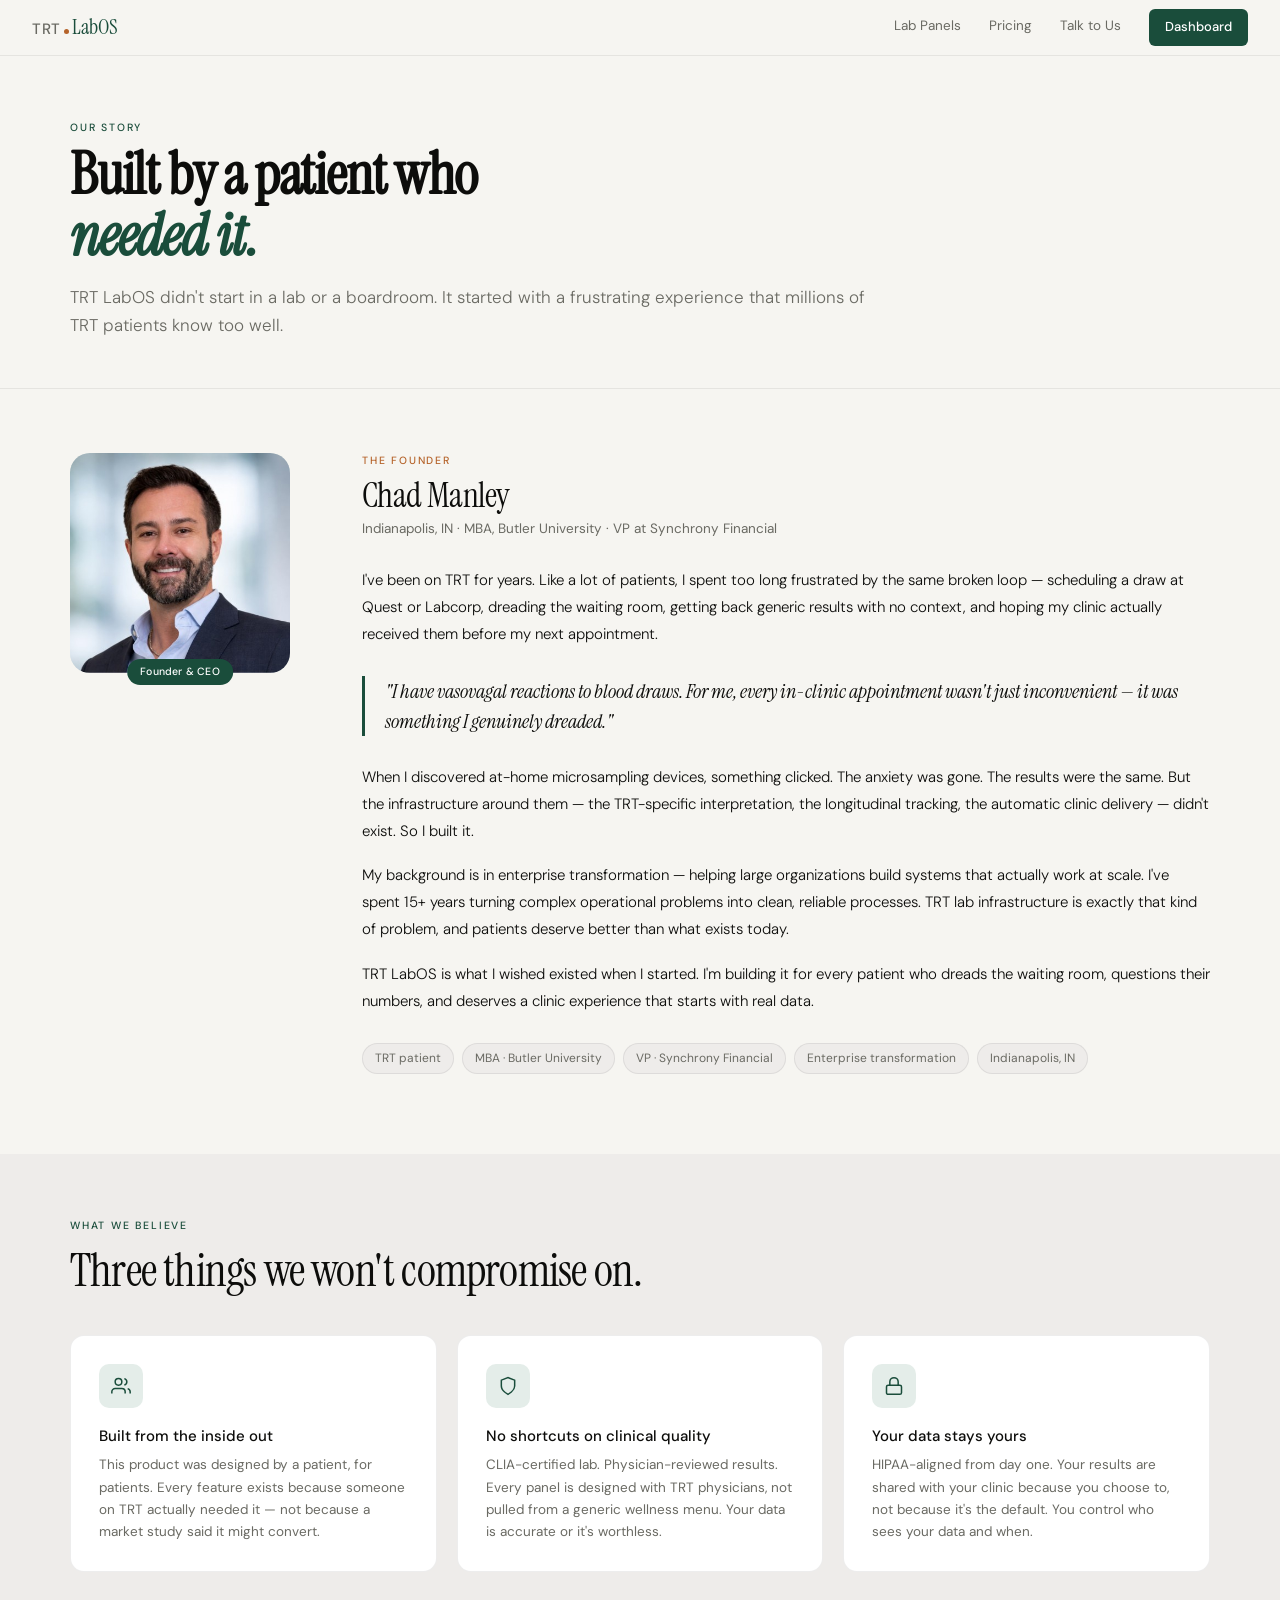
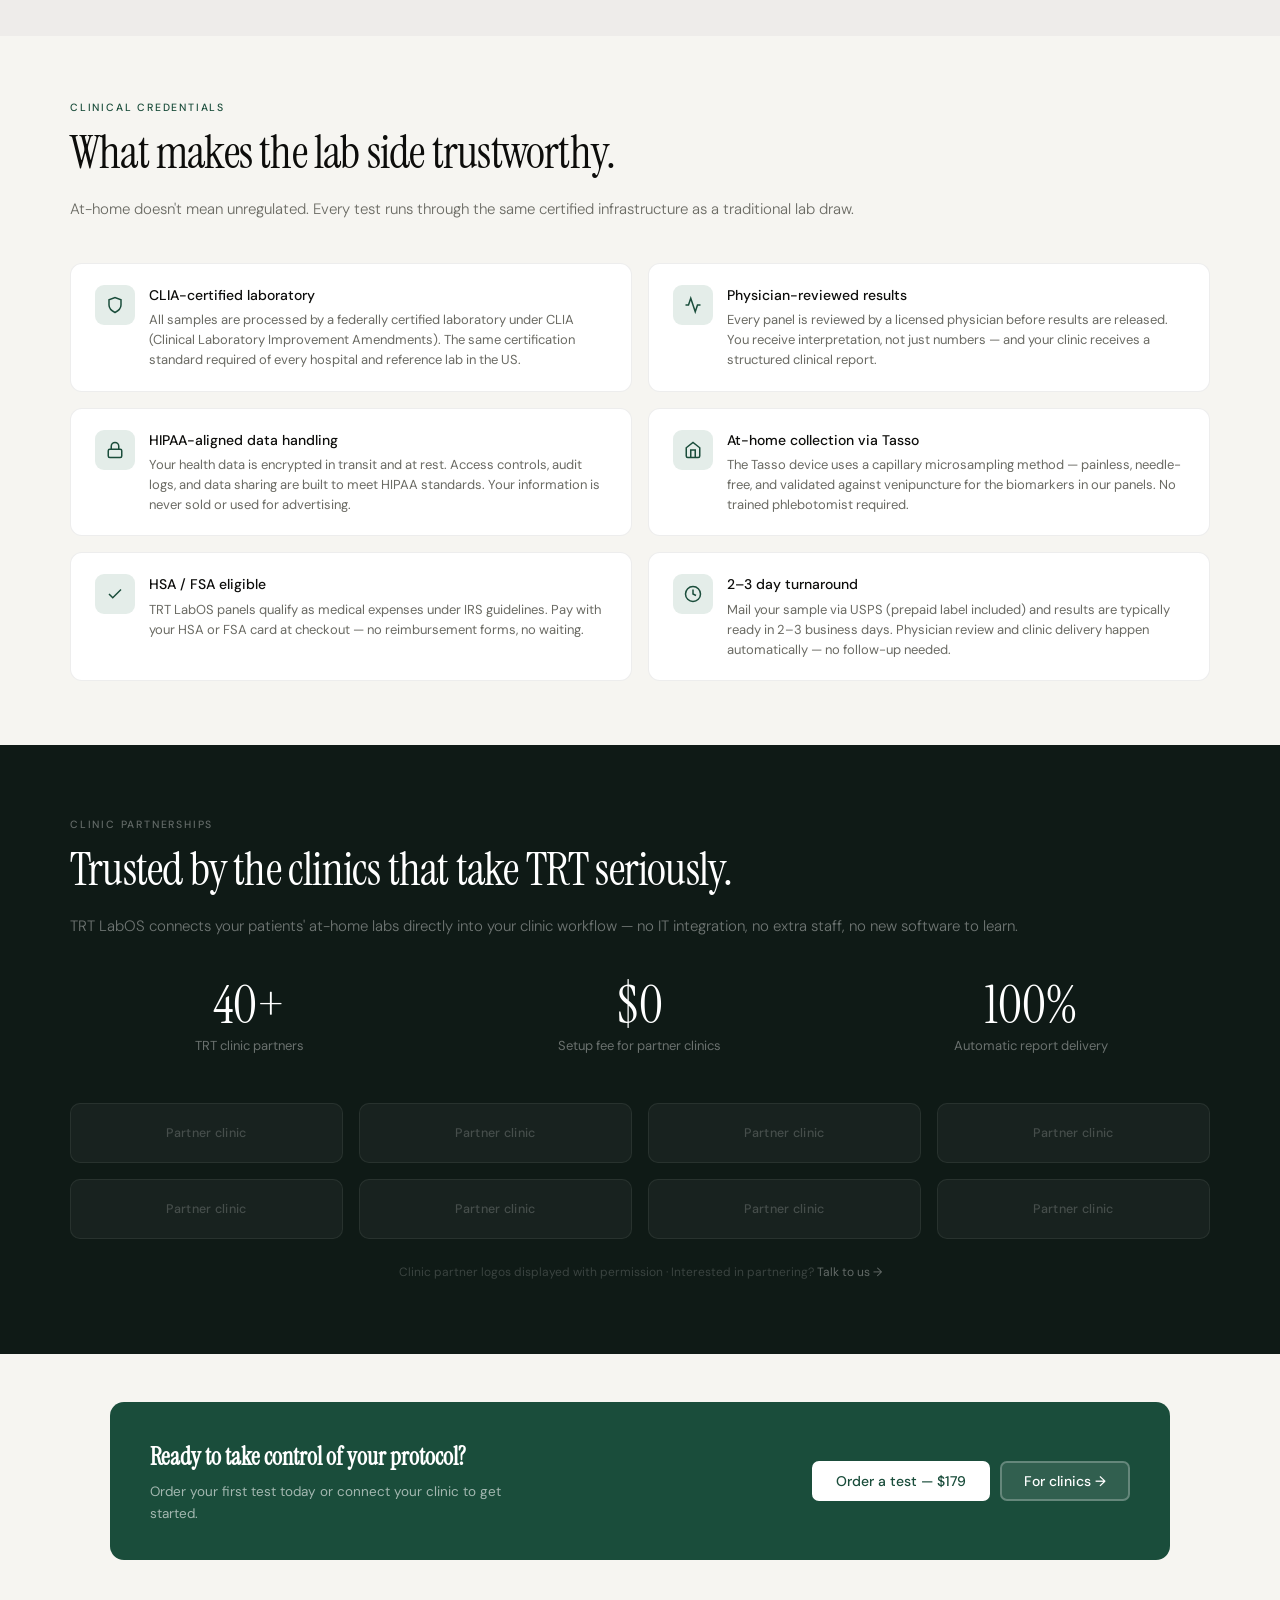
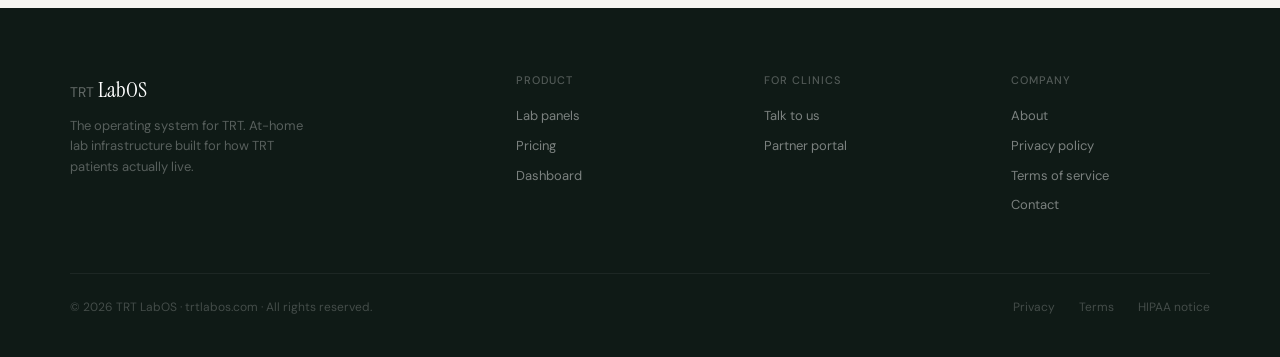
==== about.html @ 2c4fd8c1 "Match policy-wrap to 1140px layout width; bust CSS cache with ?v=2 Co-Authored-By: Claude Sonnet 4.6" ====
<!DOCTYPE html>
<html lang="en">
<head>
<meta charset="UTF-8">
<meta name="viewport" content="width=device-width, initial-scale=1.0">
<title>About — TRT LabOS</title>
<meta name="description" content="TRT LabOS was built by a TRT patient tired of the existing lab experience. Meet Chad Manley and learn about our mission, clinical credentials, and clinic partnerships.">
<link rel="stylesheet" href="styles.css?v=2">
<style>
/* ── FOUNDER ── */
.founder-section{padding:4rem 1.5rem 5rem;}
.founder-inner{max-width:1140px;margin:0 auto;display:grid;grid-template-columns:auto 1fr;gap:4.5rem;align-items:start;}
.founder-photo-wrap{position:relative;flex-shrink:0;}
.founder-photo{width:220px;height:220px;border-radius:20px;object-fit:cover;object-position:center top;display:block;background:#E4EDE9;}
.founder-photo-ph{width:220px;height:220px;border-radius:20px;background:#E4EDE9;display:flex;align-items:center;justify-content:center;}
.founder-badge{position:absolute;bottom:-12px;left:50%;transform:translateX(-50%);background:#1A4D3B;color:#ffffff;font-size:10.5px;font-weight:500;padding:5px 13px;border-radius:20px;white-space:nowrap;letter-spacing:0.2px;}
.founder-eyebrow{font-size:10.5px;font-weight:500;letter-spacing:1.8px;text-transform:uppercase;color:var(--warm);margin-bottom:0.5rem;}
.founder-name{font-family:'Instrument Serif',serif;font-size:34px;color:var(--ink);letter-spacing:-0.6px;line-height:1.05;margin-bottom:0.3rem;}
.founder-title{font-size:13.5px;color:var(--muted);margin-bottom:1.75rem;line-height:1.5;}
.founder-story{font-size:15px;color:var(--ink);line-height:1.8;font-weight:300;}
.founder-story p{margin-bottom:1.1rem;}
.founder-story p:last-child{margin-bottom:0;}
.founder-quote{border-left:3px solid #1A4D3B;padding-left:1.25rem;margin:1.75rem 0;font-family:'Instrument Serif',serif;font-size:20px;color:var(--ink);line-height:1.5;font-style:italic;}
.founder-creds{display:flex;flex-wrap:wrap;gap:8px;margin-top:1.75rem;}
.cred-pill{font-size:12px;padding:5px 12px;border-radius:20px;background:var(--surface);color:var(--muted);border:1px solid var(--border);}

/* ── MISSION CARDS ── */
.mission-section{background:var(--surface);padding:4rem 1.5rem;}
.mission-inner{max-width:1140px;margin:0 auto;}
.mission-grid{display:grid;grid-template-columns:repeat(3,1fr);gap:1.25rem;margin-top:2.5rem;}
.mission-card{background:#ffffff;border:1px solid var(--border);border-radius:14px;padding:1.75rem;}
.mission-icon{width:44px;height:44px;border-radius:10px;background:#E4EDE9;display:flex;align-items:center;justify-content:center;margin-bottom:1rem;}
.mission-card h3{font-size:15px;font-weight:500;color:var(--ink);margin-bottom:6px;}
.mission-card p{font-size:13.5px;color:var(--muted);line-height:1.65;}

/* ── TRUST / CREDENTIALS ── */
.trust-section{padding:4rem 1.5rem;}
.trust-inner{max-width:1140px;margin:0 auto;}
.trust-grid{display:grid;grid-template-columns:repeat(2,1fr);gap:1rem;margin-top:2.5rem;}
.trust-item{display:flex;align-items:flex-start;gap:14px;background:#ffffff;border:1px solid var(--border);border-radius:12px;padding:1.25rem 1.5rem;}
.trust-icon-box{width:40px;height:40px;border-radius:9px;background:#E4EDE9;display:flex;align-items:center;justify-content:center;flex-shrink:0;margin-top:1px;}
.trust-item h4{font-size:14px;font-weight:500;color:var(--ink);margin-bottom:4px;}
.trust-item p{font-size:13px;color:var(--muted);line-height:1.55;}

/* ── CLINIC PARTNERS ── */
.partners-section{background:#0F1A16;padding:4.5rem 1.5rem;}
.partners-inner{max-width:1140px;margin:0 auto;}
.partners-section .eyebrow{color:rgba(255,255,255,0.35);}
.partners-section .sec-title{color:#ffffff;}
.partners-section .sec-sub{color:rgba(255,255,255,0.4);}
.partners-stats{display:grid;grid-template-columns:repeat(3,1fr);gap:2rem;margin-bottom:3rem;}
.p-stat{text-align:center;}
.p-stat-num{font-family:'Instrument Serif',serif;font-size:52px;color:#ffffff;line-height:1;margin-bottom:5px;}
.p-stat-lbl{font-size:13px;color:rgba(255,255,255,0.38);line-height:1.4;}
.partner-logos{display:grid;grid-template-columns:repeat(4,1fr);gap:1rem;}
.partner-logo-ph{background:rgba(255,255,255,0.04);border:1px solid rgba(255,255,255,0.07);border-radius:10px;height:60px;display:flex;align-items:center;justify-content:center;padding:0 1rem;}
.partner-logo-ph span{font-size:12.5px;color:rgba(255,255,255,0.2);font-weight:500;letter-spacing:0.3px;text-align:center;line-height:1.3;}
.partner-note{font-size:12px;color:rgba(255,255,255,0.18);text-align:center;margin-top:1.5rem;}

/* ── RESPONSIVE ── */
@media(max-width:720px){
  .founder-inner{grid-template-columns:1fr;gap:2.5rem;}
  .founder-photo,.founder-photo-ph{width:160px;height:160px;}
  .founder-badge{font-size:10px;}
  .mission-grid{grid-template-columns:1fr;}
  .trust-grid{grid-template-columns:1fr;}
  .partners-stats{grid-template-columns:1fr;gap:1.5rem;text-align:center;}
  .partner-logos{grid-template-columns:repeat(2,1fr);}
}
</style>
</head>
<body>

<nav class="nav">
  <a href="/" class="nav-logo"><span class="nav-trt">TRT</span><div class="nav-dot"></div><span class="nav-labos">LabOS</span></a>
  <div class="nav-links">
    <a href="/panels.html">Lab Panels</a>
    <a href="/pricing.html">Pricing</a>
    <a href="/contact.html">Talk to Us</a>
    <a href="/dashboard.html" class="nav-cta">Dashboard</a>
  </div>
  <div class="hamburger" id="hamburger" onclick="toggleMenu()"><span></span><span></span><span></span></div>
</nav>
<div class="mobile-menu" id="mobile-menu">
  <a href="/panels.html">Lab Panels</a>
  <a href="/pricing.html">Pricing</a>
  <a href="/contact.html">Talk to Us</a>
  <a href="/about.html">About</a>
  <a href="/dashboard.html" class="mob-cta">My Dashboard</a>
</div>

<section class="page-hero">
  <div class="page-hero-inner">
    <div class="eyebrow">Our story</div>
    <h1>Built by a patient who<br><em>needed it.</em></h1>
    <p>TRT LabOS didn't start in a lab or a boardroom. It started with a frustrating experience that millions of TRT patients know too well.</p>
  </div>
</section>

<!-- Founder -->
<section class="founder-section">
  <div class="founder-inner">
    <div class="founder-photo-wrap">
      <img
        src="img/chad-manley.jpg"
        alt="Chad Manley, Founder of TRT LabOS"
        class="founder-photo"
        onerror="this.style.display='none';this.nextElementSibling.style.display='flex';">
      <div class="founder-photo-ph" style="display:none;">
        <svg width="48" height="48" viewBox="0 0 24 24" fill="none" stroke="#1A4D3B" stroke-width="1.5"><path d="M20 21v-2a4 4 0 00-4-4H8a4 4 0 00-4 4v2"/><circle cx="12" cy="7" r="4"/></svg>
      </div>
      <div class="founder-badge">Founder &amp; CEO</div>
    </div>

    <div>
      <div class="founder-eyebrow">The founder</div>
      <div class="founder-name">Chad Manley</div>
      <div class="founder-title">Indianapolis, IN · MBA, Butler University · VP at Synchrony Financial</div>

      <div class="founder-story">
        <p>I've been on TRT for years. Like a lot of patients, I spent too long frustrated by the same broken loop — scheduling a draw at Quest or Labcorp, dreading the waiting room, getting back generic results with no context, and hoping my clinic actually received them before my next appointment.</p>

        <div class="founder-quote">"I have vasovagal reactions to blood draws. For me, every in-clinic appointment wasn't just inconvenient — it was something I genuinely dreaded."</div>

        <p>When I discovered at-home microsampling devices, something clicked. The anxiety was gone. The results were the same. But the infrastructure around them — the TRT-specific interpretation, the longitudinal tracking, the automatic clinic delivery — didn't exist. So I built it.</p>

        <p>My background is in enterprise transformation — helping large organizations build systems that actually work at scale. I've spent 15+ years turning complex operational problems into clean, reliable processes. TRT lab infrastructure is exactly that kind of problem, and patients deserve better than what exists today.</p>

        <p>TRT LabOS is what I wished existed when I started. I'm building it for every patient who dreads the waiting room, questions their numbers, and deserves a clinic experience that starts with real data.</p>
      </div>

      <div class="founder-creds">
        <span class="cred-pill">TRT patient</span>
        <span class="cred-pill">MBA · Butler University</span>
        <span class="cred-pill">VP · Synchrony Financial</span>
        <span class="cred-pill">Enterprise transformation</span>
        <span class="cred-pill">Indianapolis, IN</span>
      </div>
    </div>
  </div>
</section>

<!-- Mission -->
<section class="mission-section">
  <div class="mission-inner">
    <div class="eyebrow">What we believe</div>
    <div class="sec-title">Three things we won't compromise on.</div>
    <div class="mission-grid">
      <div class="mission-card">
        <div class="mission-icon">
          <svg width="20" height="20" viewBox="0 0 24 24" fill="none" stroke="#1A4D3B" stroke-width="1.8"><path d="M17 21v-2a4 4 0 00-4-4H5a4 4 0 00-4 4v2"/><circle cx="9" cy="7" r="4"/><path d="M23 21v-2a4 4 0 00-3-3.87"/><path d="M16 3.13a4 4 0 010 7.75"/></svg>
        </div>
        <h3>Built from the inside out</h3>
        <p>This product was designed by a patient, for patients. Every feature exists because someone on TRT actually needed it — not because a market study said it might convert.</p>
      </div>
      <div class="mission-card">
        <div class="mission-icon">
          <svg width="20" height="20" viewBox="0 0 24 24" fill="none" stroke="#1A4D3B" stroke-width="1.8"><path d="M12 22s8-4 8-10V5l-8-3-8 3v7c0 6 8 10 8 10z"/></svg>
        </div>
        <h3>No shortcuts on clinical quality</h3>
        <p>CLIA-certified lab. Physician-reviewed results. Every panel is designed with TRT physicians, not pulled from a generic wellness menu. Your data is accurate or it's worthless.</p>
      </div>
      <div class="mission-card">
        <div class="mission-icon">
          <svg width="20" height="20" viewBox="0 0 24 24" fill="none" stroke="#1A4D3B" stroke-width="1.8"><rect x="3" y="11" width="18" height="11" rx="2"/><path d="M7 11V7a5 5 0 0110 0v4"/></svg>
        </div>
        <h3>Your data stays yours</h3>
        <p>HIPAA-aligned from day one. Your results are shared with your clinic because you choose to, not because it's the default. You control who sees your data and when.</p>
      </div>
    </div>
  </div>
</section>

<!-- Clinical credentials -->
<section class="trust-section">
  <div class="trust-inner">
    <div class="eyebrow">Clinical credentials</div>
    <div class="sec-title">What makes the lab side trustworthy.</div>
    <div class="sec-sub">At-home doesn't mean unregulated. Every test runs through the same certified infrastructure as a traditional lab draw.</div>
    <div class="trust-grid">
      <div class="trust-item">
        <div class="trust-icon-box">
          <svg width="18" height="18" viewBox="0 0 24 24" fill="none" stroke="#1A4D3B" stroke-width="2"><path d="M12 22s8-4 8-10V5l-8-3-8 3v7c0 6 8 10 8 10z"/></svg>
        </div>
        <div>
          <h4>CLIA-certified laboratory</h4>
          <p>All samples are processed by a federally certified laboratory under CLIA (Clinical Laboratory Improvement Amendments). The same certification standard required of every hospital and reference lab in the US.</p>
        </div>
      </div>
      <div class="trust-item">
        <div class="trust-icon-box">
          <svg width="18" height="18" viewBox="0 0 24 24" fill="none" stroke="#1A4D3B" stroke-width="2"><path d="M22 12h-4l-3 9L9 3l-3 9H2"/></svg>
        </div>
        <div>
          <h4>Physician-reviewed results</h4>
          <p>Every panel is reviewed by a licensed physician before results are released. You receive interpretation, not just numbers — and your clinic receives a structured clinical report.</p>
        </div>
      </div>
      <div class="trust-item">
        <div class="trust-icon-box">
          <svg width="18" height="18" viewBox="0 0 24 24" fill="none" stroke="#1A4D3B" stroke-width="2"><rect x="3" y="11" width="18" height="11" rx="2"/><path d="M7 11V7a5 5 0 0110 0v4"/></svg>
        </div>
        <div>
          <h4>HIPAA-aligned data handling</h4>
          <p>Your health data is encrypted in transit and at rest. Access controls, audit logs, and data sharing are built to meet HIPAA standards. Your information is never sold or used for advertising.</p>
        </div>
      </div>
      <div class="trust-item">
        <div class="trust-icon-box">
          <svg width="18" height="18" viewBox="0 0 24 24" fill="none" stroke="#1A4D3B" stroke-width="2"><path d="M3 9l9-7 9 7v11a2 2 0 01-2 2H5a2 2 0 01-2-2z"/><polyline points="9 22 9 12 15 12 15 22"/></svg>
        </div>
        <div>
          <h4>At-home collection via Tasso</h4>
          <p>The Tasso device uses a capillary microsampling method — painless, needle-free, and validated against venipuncture for the biomarkers in our panels. No trained phlebotomist required.</p>
        </div>
      </div>
      <div class="trust-item">
        <div class="trust-icon-box">
          <svg width="18" height="18" viewBox="0 0 24 24" fill="none" stroke="#1A4D3B" stroke-width="2"><polyline points="20 6 9 17 4 12"/></svg>
        </div>
        <div>
          <h4>HSA / FSA eligible</h4>
          <p>TRT LabOS panels qualify as medical expenses under IRS guidelines. Pay with your HSA or FSA card at checkout — no reimbursement forms, no waiting.</p>
        </div>
      </div>
      <div class="trust-item">
        <div class="trust-icon-box">
          <svg width="18" height="18" viewBox="0 0 24 24" fill="none" stroke="#1A4D3B" stroke-width="2"><circle cx="12" cy="12" r="10"/><polyline points="12 6 12 12 16 14"/></svg>
        </div>
        <div>
          <h4>2–3 day turnaround</h4>
          <p>Mail your sample via USPS (prepaid label included) and results are typically ready in 2–3 business days. Physician review and clinic delivery happen automatically — no follow-up needed.</p>
        </div>
      </div>
    </div>
  </div>
</section>

<!-- Clinic partners -->
<section class="partners-section">
  <div class="partners-inner">
    <div class="eyebrow">Clinic partnerships</div>
    <div class="sec-title">Trusted by the clinics that take TRT seriously.</div>
    <div class="sec-sub">TRT LabOS connects your patients' at-home labs directly into your clinic workflow — no IT integration, no extra staff, no new software to learn.</div>
    <div class="partners-stats">
      <div class="p-stat"><div class="p-stat-num">40+</div><div class="p-stat-lbl">TRT clinic partners</div></div>
      <div class="p-stat"><div class="p-stat-num">$0</div><div class="p-stat-lbl">Setup fee for partner clinics</div></div>
      <div class="p-stat"><div class="p-stat-num">100%</div><div class="p-stat-lbl">Automatic report delivery</div></div>
    </div>
    <div class="partner-logos">
      <div class="partner-logo-ph"><span>Partner clinic</span></div>
      <div class="partner-logo-ph"><span>Partner clinic</span></div>
      <div class="partner-logo-ph"><span>Partner clinic</span></div>
      <div class="partner-logo-ph"><span>Partner clinic</span></div>
      <div class="partner-logo-ph"><span>Partner clinic</span></div>
      <div class="partner-logo-ph"><span>Partner clinic</span></div>
      <div class="partner-logo-ph"><span>Partner clinic</span></div>
      <div class="partner-logo-ph"><span>Partner clinic</span></div>
    </div>
    <p class="partner-note">Clinic partner logos displayed with permission · Interested in partnering? <a href="/contact.html" style="color:rgba(255,255,255,0.35);text-decoration:none;">Talk to us →</a></p>
  </div>
</section>

<!-- CTA -->
<section class="wrap">
  <div class="cta-strip">
    <div>
      <h3>Ready to take control of your protocol?</h3>
      <p>Order your first test today or connect your clinic to get started.</p>
    </div>
    <div style="display:flex;gap:10px;flex-wrap:wrap;flex-shrink:0;">
      <a href="/signup.html?plan=onetime" class="btn-white">Order a test — $179</a>
      <a href="/contact.html" style="display:inline-block;background:rgba(255,255,255,0.1);color:#ffffff;border:2px solid rgba(255,255,255,0.25);padding:11px 22px;border-radius:7px;font-size:14px;font-weight:500;font-family:'DM Sans',sans-serif;text-decoration:none;line-height:1;transition:background 0.15s;">For clinics →</a>
    </div>
  </div>
</section>

<footer>
  <div class="footer-inner">
    <div class="footer-top">
      <div><div class="footer-logo"><span>TRT</span>LabOS</div><p class="footer-tagline">The operating system for TRT. At-home lab infrastructure built for how TRT patients actually live.</p></div>
      <div class="footer-col"><h4>Product</h4><a href="/panels.html">Lab panels</a><a href="/pricing.html">Pricing</a><a href="/dashboard.html">Dashboard</a></div>
      <div class="footer-col"><h4>For clinics</h4><a href="/contact.html">Talk to us</a><a href="#">Partner portal</a></div>
      <div class="footer-col"><h4>Company</h4><a href="/about.html">About</a><a href="/privacy.html">Privacy policy</a><a href="/terms.html">Terms of service</a><a href="mailto:support@trtlabos.com">Contact</a></div>
    </div>
    <div class="footer-bottom">
      <p>© 2026 TRT LabOS · trtlabos.com · All rights reserved.</p>
      <div class="footer-legal"><a href="/privacy.html">Privacy</a><a href="/terms.html">Terms</a><a href="/privacy.html#hipaa">HIPAA notice</a></div>
    </div>
  </div>
</footer>

<script>
function toggleMenu(){
  var h=document.getElementById('hamburger'),m=document.getElementById('mobile-menu');
  h.classList.toggle('open'); m.classList.toggle('open');
}
</script>
</body>
</html>
---- styles.css ----
@import url('https://fonts.googleapis.com/css2?family=Instrument+Serif:ital@0;1&family=DM+Sans:wght@300;400;500&display=swap');

*{margin:0;padding:0;box-sizing:border-box;}
:root{
  --ink:#0D0D0B;--muted:#6A6A63;--subtle:#B0B0A8;
  --border:rgba(0,0,0,0.07);--border-mid:rgba(0,0,0,0.14);
  --accent:#1A4D3B;--accent-light:#E4EDE9;--accent-mid:#255C47;
  --warm:#B5632A;--warm-light:#F7EDE3;
  --bg:#F6F5F1;--card:#FFFFFF;--surface:#EEECEA;
  --dark:#0F1A16;--dark-border:rgba(255,255,255,0.07);
  --success-bg:#E8F5E9;--success-text:#1B5E20;
  --warn-bg:#FFF3E0;--warn-text:#B34A00;
}
html{scroll-behavior:smooth;}
body{font-family:'DM Sans',sans-serif;background:var(--bg);color:var(--ink);line-height:1.6;overflow-x:hidden;}

/* ── NAV ── */
.nav{background:rgba(246,245,241,0.95);backdrop-filter:blur(12px);border-bottom:1px solid var(--border);padding:0 2rem;height:56px;display:flex;align-items:center;justify-content:space-between;position:sticky;top:0;z-index:200;}
.nav-logo{display:flex;align-items:baseline;gap:2px;text-decoration:none;}
.nav-trt{font-family:'DM Sans',sans-serif;font-weight:500;font-size:15px;color:var(--muted);letter-spacing:0.5px;}
.nav-labos{font-family:'Instrument Serif',serif;font-size:21px;color:var(--accent);}
.nav-dot{width:5px;height:5px;border-radius:50%;background:var(--warm);margin:0 1px 3px;}
.nav-links{display:flex;align-items:center;gap:1.75rem;}
.nav-links a{font-size:13.5px;color:var(--muted);text-decoration:none;transition:color 0.15s;padding-bottom:2px;border-bottom:1.5px solid transparent;}
.nav-links a:hover{color:var(--ink);}
.nav-links a.active{color:var(--ink);border-bottom-color:var(--accent);}
.nav-cta{background:#1A4D3B!important;color:#ffffff!important;padding:8px 16px!important;border-radius:6px!important;border-bottom:none!important;font-weight:500!important;font-size:13px!important;}
.nav-cta:hover{background:#255C47!important;}
.hamburger{display:none;flex-direction:column;gap:5px;cursor:pointer;padding:4px;}
.hamburger span{display:block;width:22px;height:2px;background:var(--ink);border-radius:2px;transition:all 0.2s;}
.hamburger.open span:nth-child(1){transform:translateY(7px) rotate(45deg);}
.hamburger.open span:nth-child(2){opacity:0;}
.hamburger.open span:nth-child(3){transform:translateY(-7px) rotate(-45deg);}
.mobile-menu{display:none;background:var(--card);border-bottom:1px solid var(--border);padding:0.75rem 1.5rem 1.25rem;}
.mobile-menu.open{display:block;}
.mobile-menu a{display:block;padding:12px 0;font-size:15px;color:var(--ink);text-decoration:none;border-bottom:1px solid var(--border);}
.mobile-menu a:last-of-type{border-bottom:none;}
.mob-cta{display:block;margin-top:12px;background:#1A4D3B;color:#ffffff;padding:13px;border-radius:8px;text-align:center;font-weight:500;font-size:15px;border:none;cursor:pointer;font-family:'DM Sans',sans-serif;width:100%;text-decoration:none;}

/* ── BUTTONS ── */
.btn-primary{display:inline-block;background:#1A4D3B;color:#ffffff;border:2px solid #1A4D3B;padding:13px 28px;border-radius:8px;font-size:15px;font-weight:500;font-family:'DM Sans',sans-serif;cursor:pointer;text-decoration:none;transition:background 0.15s;line-height:1;text-align:center;}
.btn-primary:hover{background:#255C47;border-color:#255C47;}
.btn-secondary{display:inline-block;background:#ffffff;color:#0D0D0B;border:2px solid rgba(0,0,0,0.16);padding:13px 24px;border-radius:8px;font-size:15px;font-family:'DM Sans',sans-serif;cursor:pointer;text-decoration:none;transition:background 0.15s;line-height:1;text-align:center;}
.btn-secondary:hover{background:#EEECEA;}
.btn-white{display:inline-block;background:#ffffff;color:#1A4D3B;border:2px solid #ffffff;padding:11px 22px;border-radius:7px;font-size:14px;font-weight:500;font-family:'DM Sans',sans-serif;cursor:pointer;text-decoration:none;transition:opacity 0.15s;line-height:1;}
.btn-white:hover{opacity:0.88;}
.btn-full{display:block;width:100%;background:#1A4D3B;color:#ffffff;border:2px solid #1A4D3B;padding:14px;border-radius:9px;font-size:15px;font-weight:500;font-family:'DM Sans',sans-serif;cursor:pointer;text-align:center;transition:background 0.15s;line-height:1;}
.btn-full:hover{background:#255C47;}
.btn-full-g{display:block;width:100%;background:#ffffff;color:#0D0D0B;border:2px solid rgba(0,0,0,0.16);padding:13px;border-radius:9px;font-size:15px;font-family:'DM Sans',sans-serif;cursor:pointer;font-weight:400;text-align:center;transition:background 0.15s;margin-top:10px;line-height:1;}
.btn-full-g:hover{background:#EEECEA;}
.btn-plan{width:100%;padding:13px;border-radius:8px;font-size:14px;font-family:'DM Sans',sans-serif;cursor:pointer;font-weight:500;border:2px solid rgba(0,0,0,0.16);background:#ffffff;color:#0D0D0B;transition:all 0.15s;display:block;text-align:center;text-decoration:none;line-height:1;}
.btn-plan:hover{background:#EEECEA;}
.plan.featured .btn-plan{background:#1A4D3B;border-color:#1A4D3B;color:#ffffff;}
.plan.featured .btn-plan:hover{background:#255C47;}
.btn-outline-sm{border:2px solid rgba(0,0,0,0.16);background:#ffffff;color:#0D0D0B;padding:9px 18px;border-radius:7px;font-size:13.5px;font-family:'DM Sans',sans-serif;font-weight:500;cursor:pointer;display:inline-block;margin-top:10px;line-height:1;text-decoration:none;transition:background 0.15s;}
.btn-outline-sm:hover{background:#EEECEA;}
.btn-dash{width:100%;padding:9px;border-radius:7px;font-size:13px;font-family:'DM Sans',sans-serif;cursor:pointer;font-weight:500;border:2px solid rgba(0,0,0,0.16);background:#ffffff;color:#0D0D0B;transition:background 0.15s;}
.btn-dash:hover{background:#EEECEA;}
.ai-btn{font-size:12px;padding:6px 12px;border-radius:6px;border:1px solid rgba(26,77,59,0.25);background:#E4EDE9;color:#1A4D3B;cursor:pointer;font-family:'DM Sans',sans-serif;font-weight:500;transition:background 0.15s;}
.ai-btn:hover{background:#c8ddd6;}

/* ── LAYOUT ── */
.wrap{max-width:1140px;margin:0 auto;padding:3rem 2.5rem;}
.eyebrow{font-size:10.5px;font-weight:500;letter-spacing:1.8px;text-transform:uppercase;color:#1A4D3B;margin-bottom:0.6rem;}
.sec-title{font-family:'Instrument Serif',serif;font-size:clamp(28px,4vw,46px);color:var(--ink);letter-spacing:-0.8px;line-height:1.1;margin-bottom:1.25rem;}
.sec-sub{font-size:15px;color:var(--muted);line-height:1.7;margin-bottom:2.5rem;font-weight:300;}
.divider{border:none;border-top:1px solid var(--border);margin:1.5rem 0;}
.page-hero{padding:4rem 2.5rem 3rem;background:var(--bg);border-bottom:1px solid var(--border);}
.page-hero-inner{max-width:1140px;margin:0 auto;}
.page-hero .eyebrow{margin-bottom:0.5rem;}
.page-hero h1{font-family:'Instrument Serif',serif;font-size:clamp(36px,5vw,58px);color:var(--ink);letter-spacing:-1.2px;line-height:1.05;margin-bottom:1rem;}
.page-hero h1 em{font-style:italic;color:#1A4D3B;}
.page-hero p{font-size:17px;color:var(--muted);max-width:820px;line-height:1.7;font-weight:300;}

/* ── SHARED COMPONENTS ── */
.diff-grid{display:grid;grid-template-columns:repeat(4,1fr);gap:1rem;}
.diff-card{background:#ffffff;border:1px solid var(--border);border-radius:12px;padding:1.25rem;}
.diff-icon{width:36px;height:36px;border-radius:8px;background:#E4EDE9;display:flex;align-items:center;justify-content:center;margin-bottom:0.75rem;}
.diff-card h4{font-size:13px;font-weight:500;color:var(--ink);margin-bottom:4px;}
.diff-card p{font-size:12px;color:var(--muted);line-height:1.5;}
.cta-strip{background:#1A4D3B;border-radius:14px;padding:2.25rem 2.5rem;display:flex;justify-content:space-between;align-items:center;gap:1.5rem;}
.cta-strip h3{font-family:'Instrument Serif',serif;font-size:24px;color:#ffffff;margin-bottom:0.3rem;}
.cta-strip p{font-size:13.5px;color:rgba(255,255,255,0.6);max-width:360px;}

/* ── FOOTER ── */
footer{background:#0F1A16;padding:4rem 2.5rem 2.5rem;}
.footer-inner{max-width:1140px;margin:0 auto;}
.footer-top{display:grid;grid-template-columns:2fr 1fr 1fr 1fr;gap:3rem;margin-bottom:3rem;}
.footer-logo{font-family:'Instrument Serif',serif;font-size:22px;color:#ffffff;margin-bottom:0.5rem;}
.footer-logo span{color:rgba(255,255,255,0.35);font-family:'DM Sans',sans-serif;font-size:14px;font-weight:400;margin-right:4px;}
.footer-tagline{font-size:13px;color:rgba(255,255,255,0.3);line-height:1.6;max-width:240px;margin-top:0.5rem;}
.footer-col h4{font-size:11px;font-weight:500;text-transform:uppercase;letter-spacing:1px;color:rgba(255,255,255,0.28);margin-bottom:1rem;}
.footer-col a{display:block;font-size:13px;color:rgba(255,255,255,0.45);text-decoration:none;margin-bottom:9px;transition:color 0.15s;}
.footer-col a:hover{color:rgba(255,255,255,0.85);}
.footer-bottom{border-top:1px solid rgba(255,255,255,0.06);padding-top:1.5rem;display:flex;justify-content:space-between;align-items:center;flex-wrap:wrap;gap:1rem;}
.footer-bottom p{font-size:12px;color:rgba(255,255,255,0.22);}
.footer-legal{display:flex;gap:1.5rem;}
.footer-legal a{font-size:12px;color:rgba(255,255,255,0.22);text-decoration:none;transition:color 0.15s;}
.footer-legal a:hover{color:rgba(255,255,255,0.6);}

/* ── RESPONSIVE ── */
@media(max-width:640px){
  .nav-links{display:none;}
  .hamburger{display:flex;}
  .diff-grid{grid-template-columns:1fr 1fr;}
  .footer-top{grid-template-columns:1fr 1fr;gap:2rem;}
  .cta-strip{flex-direction:column;text-align:center;}
  .wrap{padding:2.5rem 1.5rem;}
  .page-hero{padding:2.5rem 1.5rem 2rem;}
  footer{padding:3rem 1.5rem 2rem;}
}
@media(max-width:420px){
  .footer-top{grid-template-columns:1fr;}
}
</style>
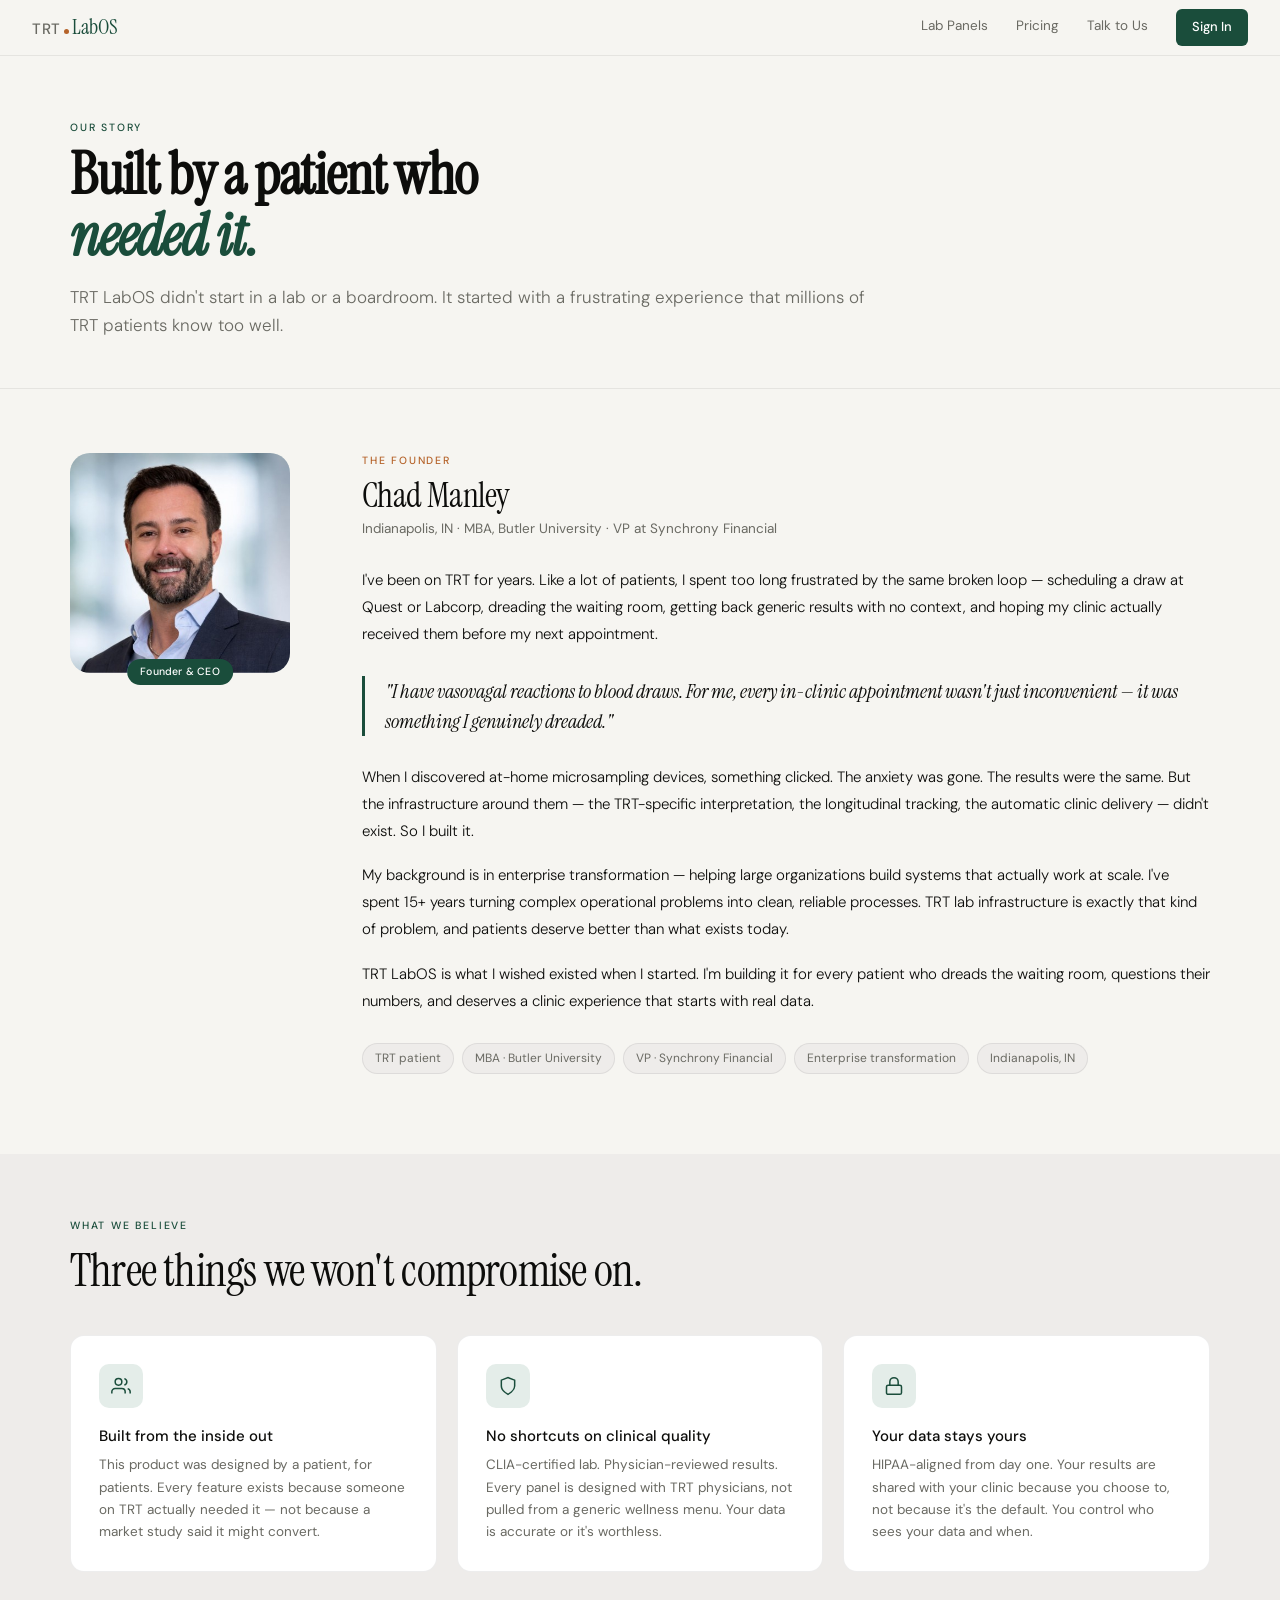
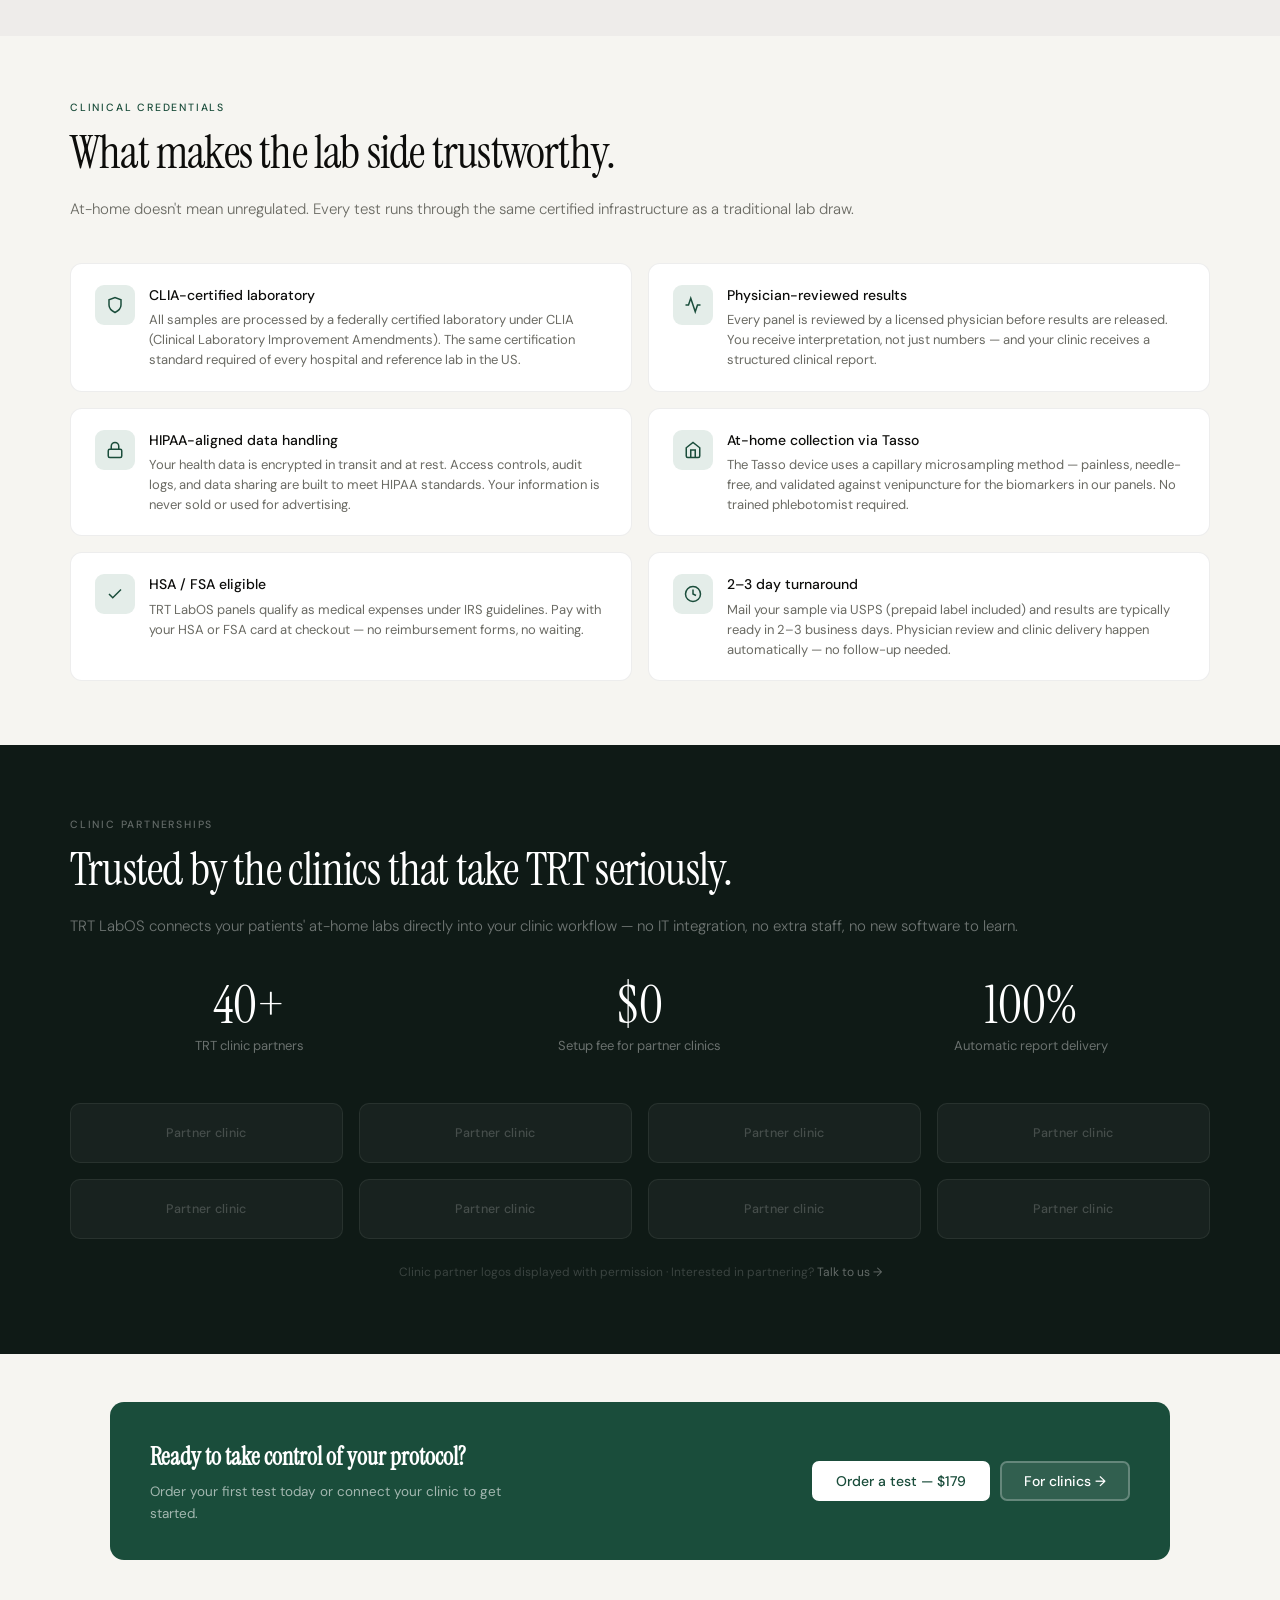
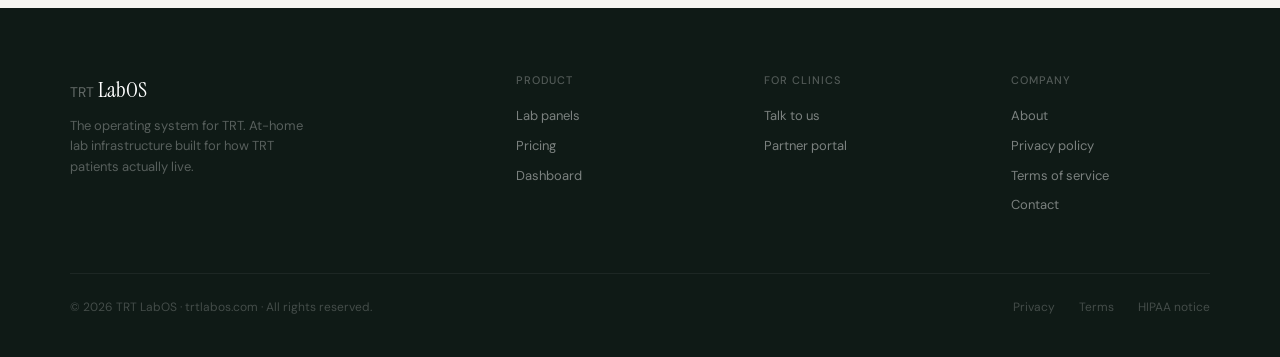
==== commit 6f508ea6: "Home page audit: fix nav CTA to Sign In, correct biomarker pills, update stats, fix hero CTA Co-Auth" ====
--- a/about.html
+++ b/about.html
@@ -77,7 +77,7 @@
     <a href="/panels.html">Lab Panels</a>
     <a href="/pricing.html">Pricing</a>
     <a href="/contact.html">Talk to Us</a>
-    <a href="/dashboard.html" class="nav-cta">Dashboard</a>
+    <a href="/signup.html" class="nav-cta">Sign In</a>
   </div>
   <div class="hamburger" id="hamburger" onclick="toggleMenu()"><span></span><span></span><span></span></div>
 </nav>
@@ -86,7 +86,7 @@
   <a href="/pricing.html">Pricing</a>
   <a href="/contact.html">Talk to Us</a>
   <a href="/about.html">About</a>
-  <a href="/dashboard.html" class="mob-cta">My Dashboard</a>
+  <a href="/signup.html" class="mob-cta">Sign In</a>
 </div>
 
 <section class="page-hero">
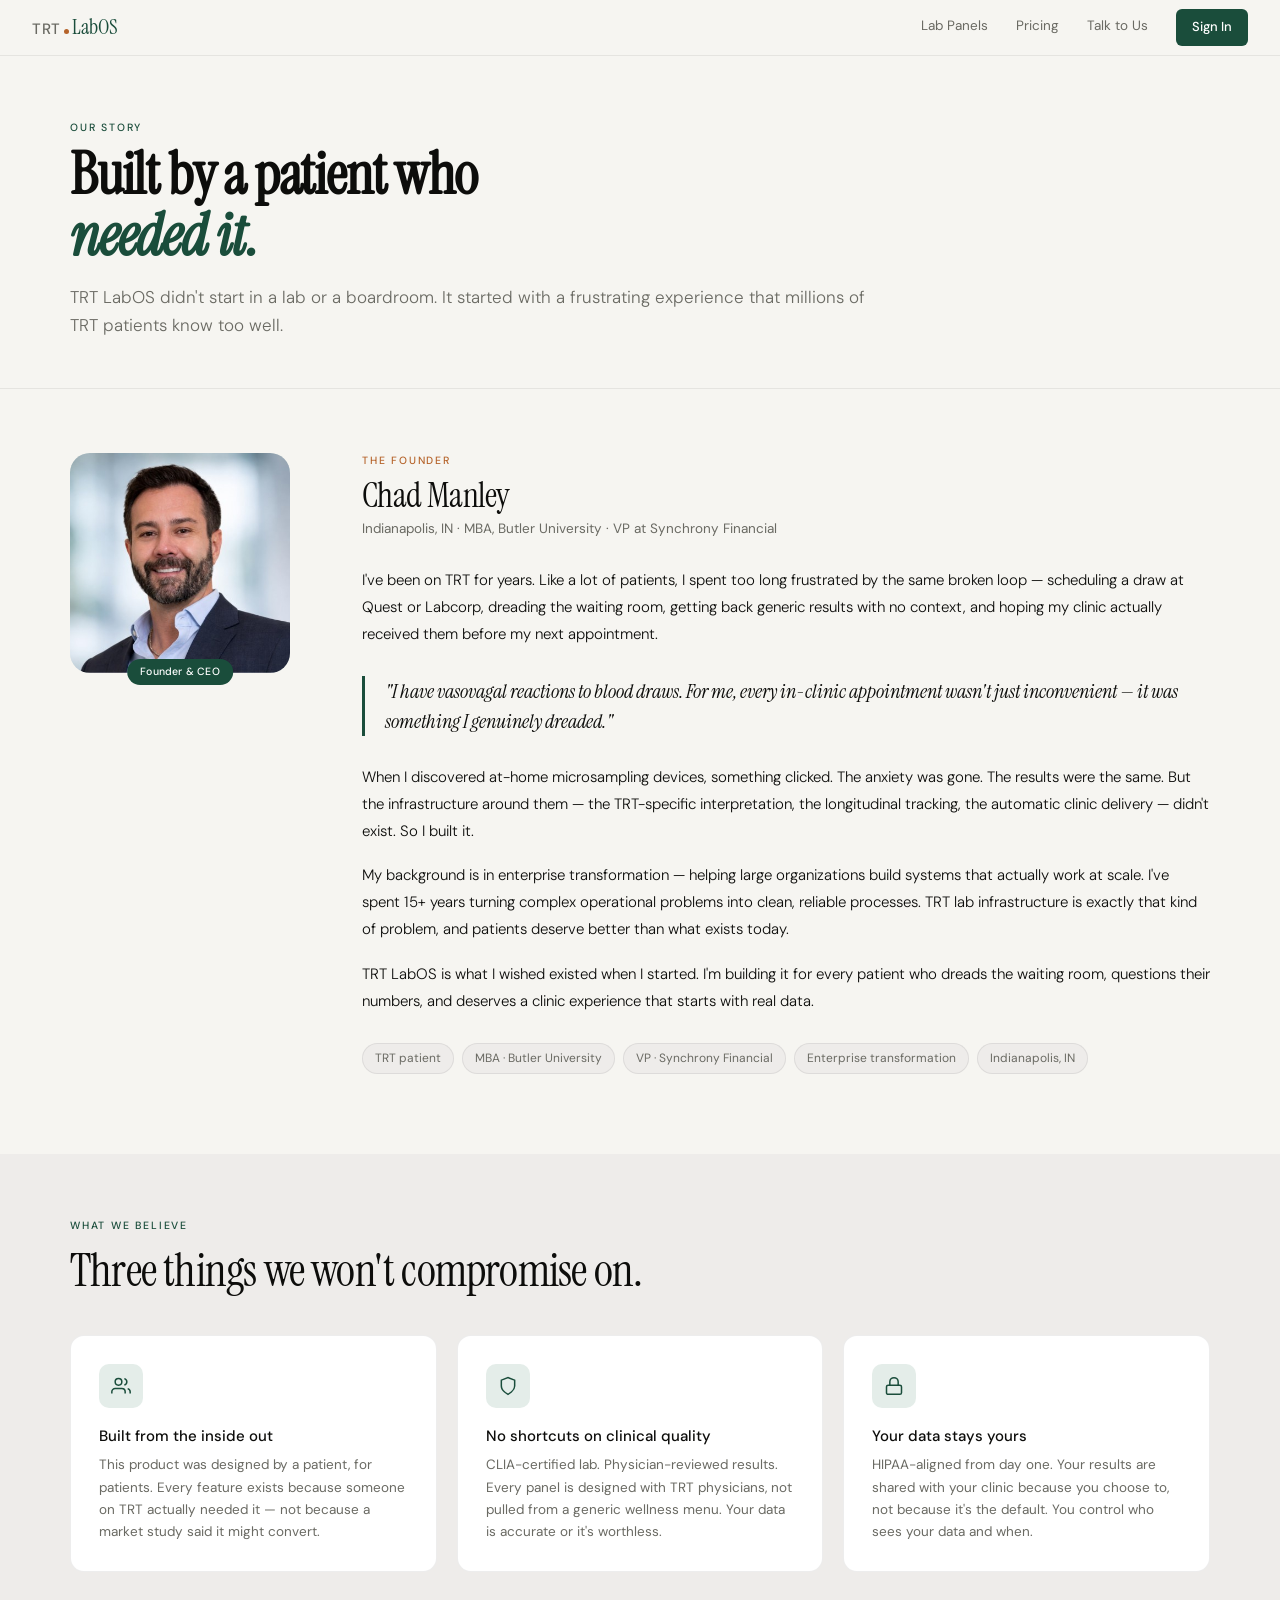
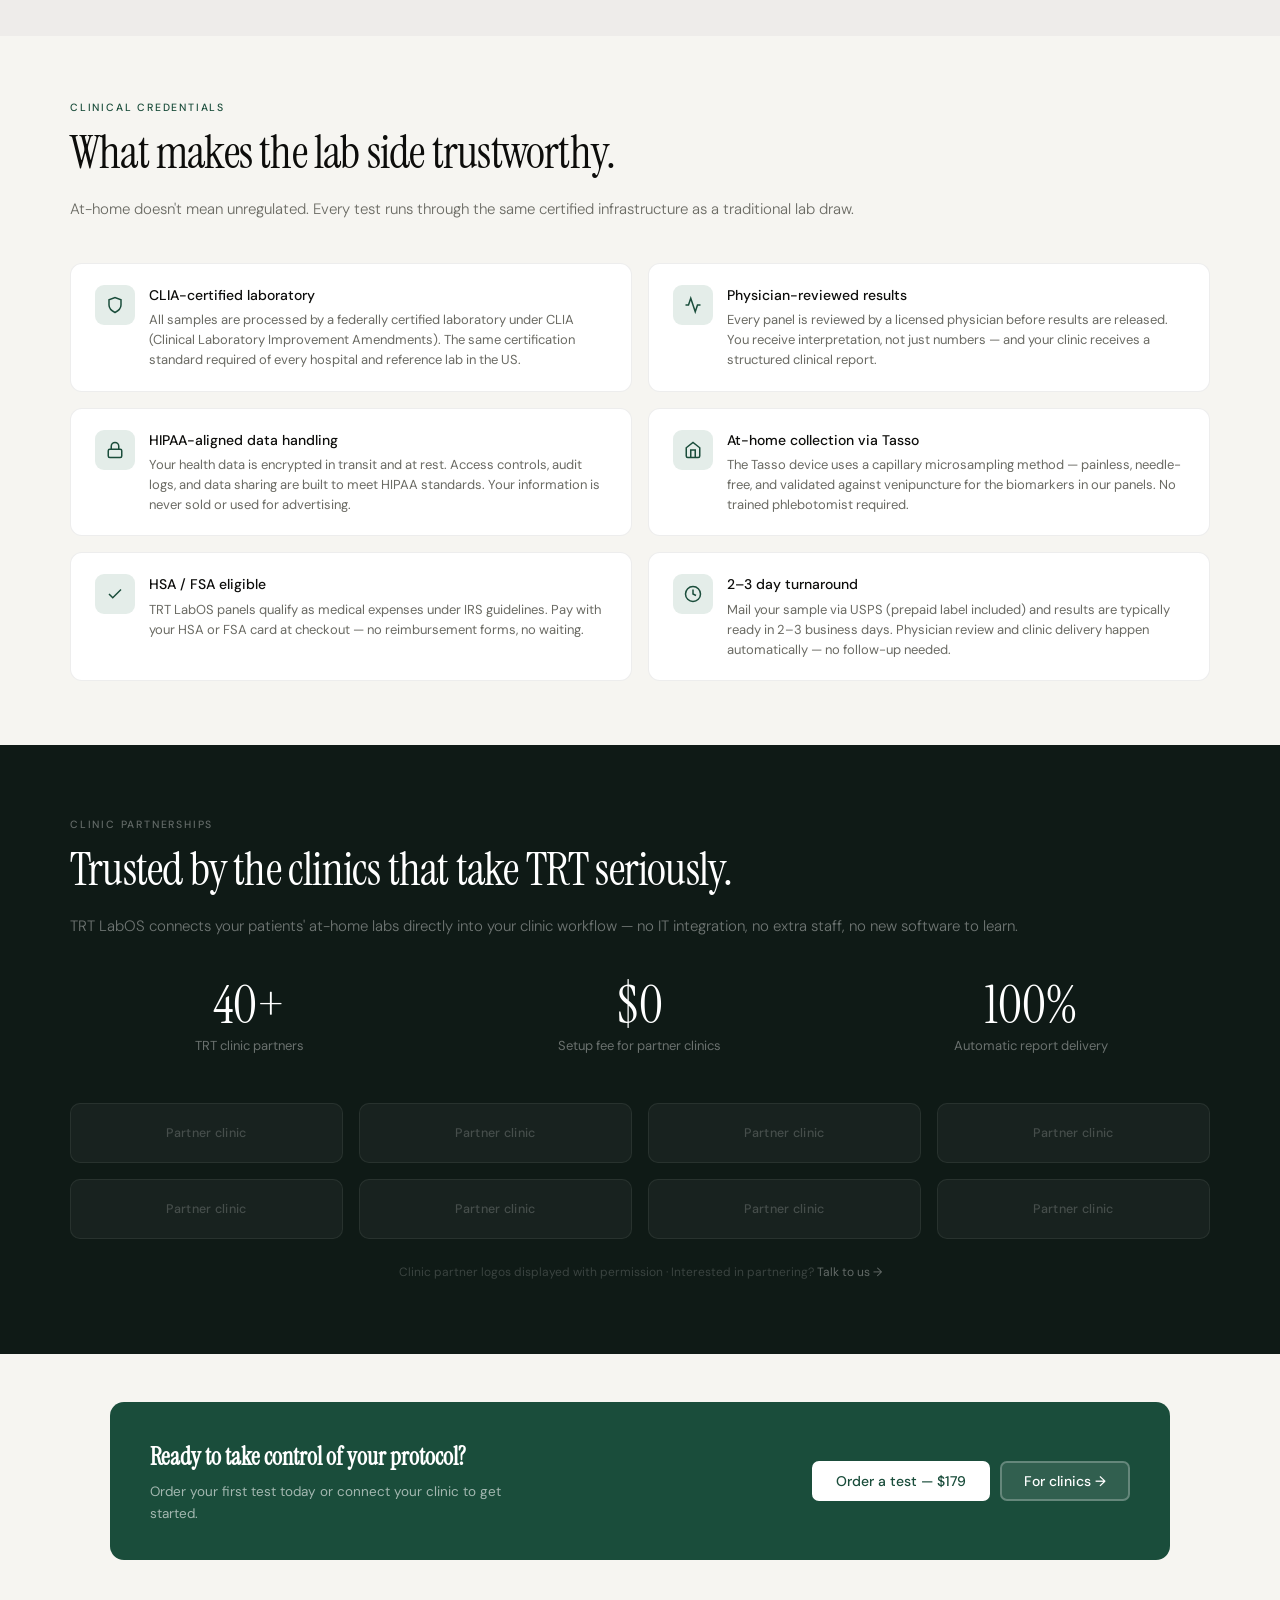
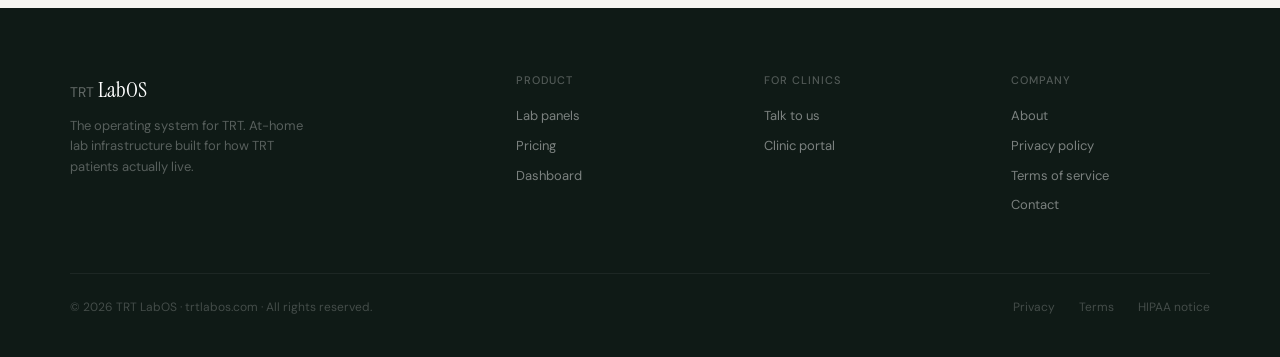
==== commit 43cc2604: "Add clinic portal page and wire up footer/redirects - New clinic.html: B2B marketing page with mock " ====
--- a/about.html
+++ b/about.html
@@ -280,7 +280,7 @@
     <div class="footer-top">
       <div><div class="footer-logo"><span>TRT</span>LabOS</div><p class="footer-tagline">The operating system for TRT. At-home lab infrastructure built for how TRT patients actually live.</p></div>
       <div class="footer-col"><h4>Product</h4><a href="/panels.html">Lab panels</a><a href="/pricing.html">Pricing</a><a href="/dashboard.html">Dashboard</a></div>
-      <div class="footer-col"><h4>For clinics</h4><a href="/contact.html">Talk to us</a><a href="#">Partner portal</a></div>
+      <div class="footer-col"><h4>For clinics</h4><a href="/contact.html">Talk to us</a><a href="/clinic.html">Clinic portal</a></div>
       <div class="footer-col"><h4>Company</h4><a href="/about.html">About</a><a href="/privacy.html">Privacy policy</a><a href="/terms.html">Terms of service</a><a href="mailto:support@trtlabos.com">Contact</a></div>
     </div>
     <div class="footer-bottom">
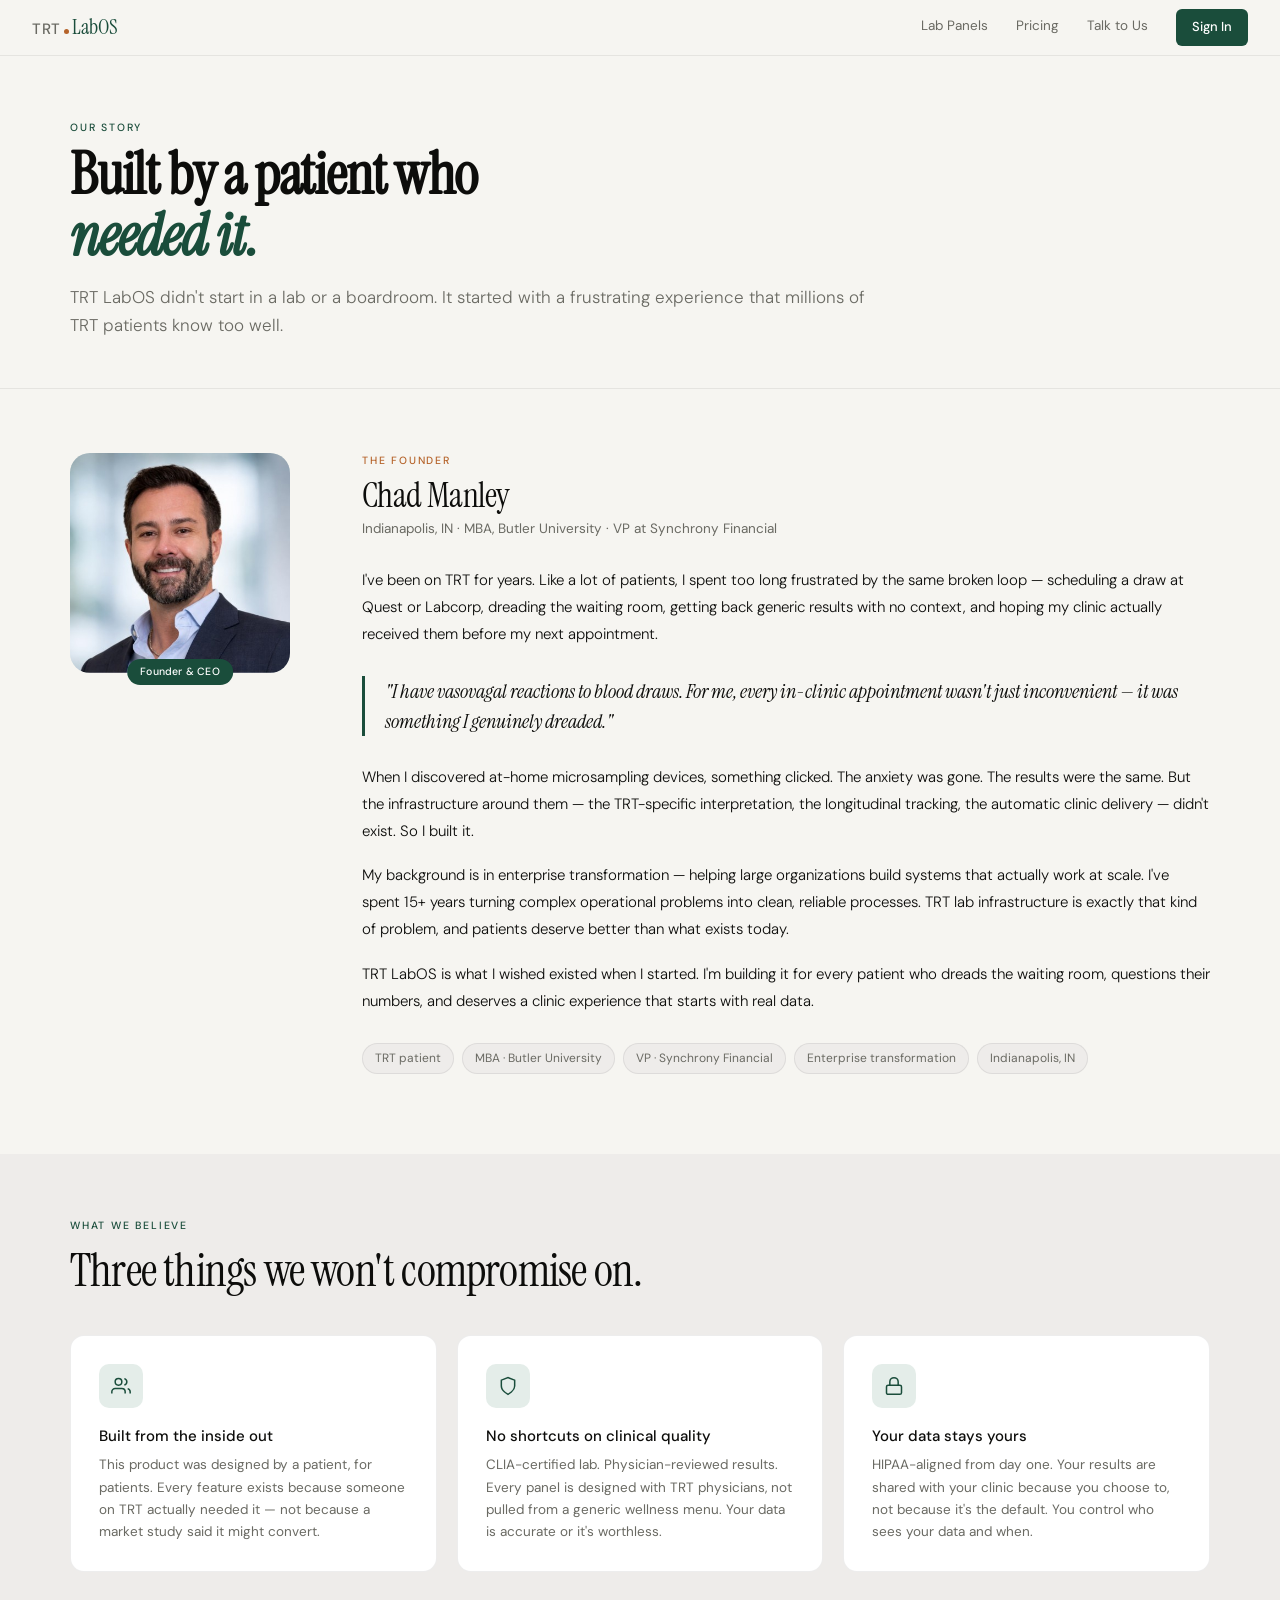
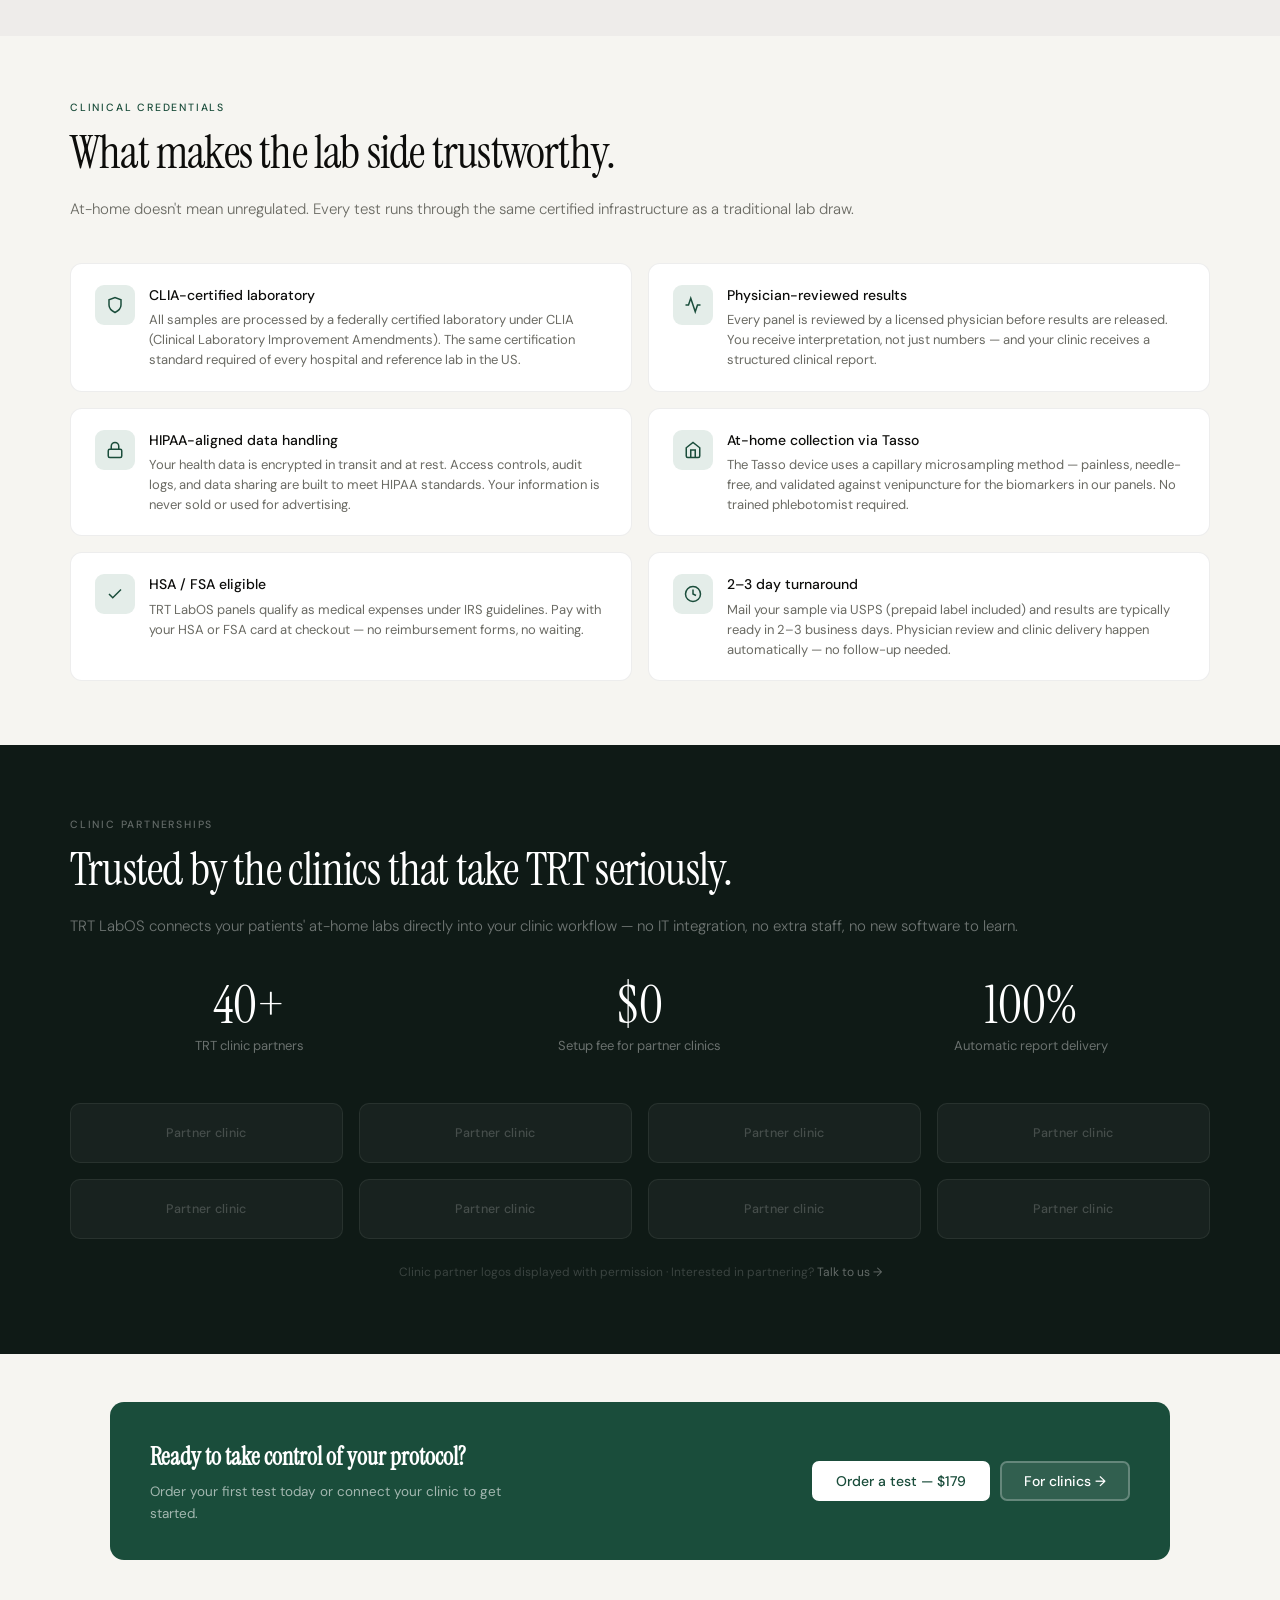
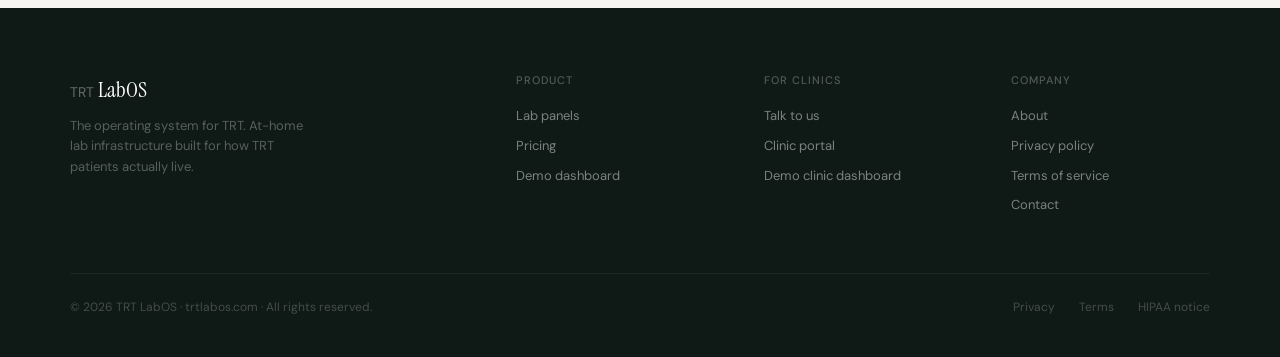
==== commit 114b2422: "Add demo clinic dashboard; rename demo pages for prod namespace clarity - New demo-clinic-dashboard." ====
--- a/about.html
+++ b/about.html
@@ -279,8 +279,8 @@
   <div class="footer-inner">
     <div class="footer-top">
       <div><div class="footer-logo"><span>TRT</span>LabOS</div><p class="footer-tagline">The operating system for TRT. At-home lab infrastructure built for how TRT patients actually live.</p></div>
-      <div class="footer-col"><h4>Product</h4><a href="/panels.html">Lab panels</a><a href="/pricing.html">Pricing</a><a href="/dashboard.html">Dashboard</a></div>
-      <div class="footer-col"><h4>For clinics</h4><a href="/contact.html">Talk to us</a><a href="/clinic.html">Clinic portal</a></div>
+      <div class="footer-col"><h4>Product</h4><a href="/panels.html">Lab panels</a><a href="/pricing.html">Pricing</a><a href="/demo-dashboard.html">Demo dashboard</a></div>
+      <div class="footer-col"><h4>For clinics</h4><a href="/contact.html">Talk to us</a><a href="/clinic.html">Clinic portal</a><a href="/demo-clinic-dashboard.html">Demo clinic dashboard</a></div>
       <div class="footer-col"><h4>Company</h4><a href="/about.html">About</a><a href="/privacy.html">Privacy policy</a><a href="/terms.html">Terms of service</a><a href="mailto:support@trtlabos.com">Contact</a></div>
     </div>
     <div class="footer-bottom">
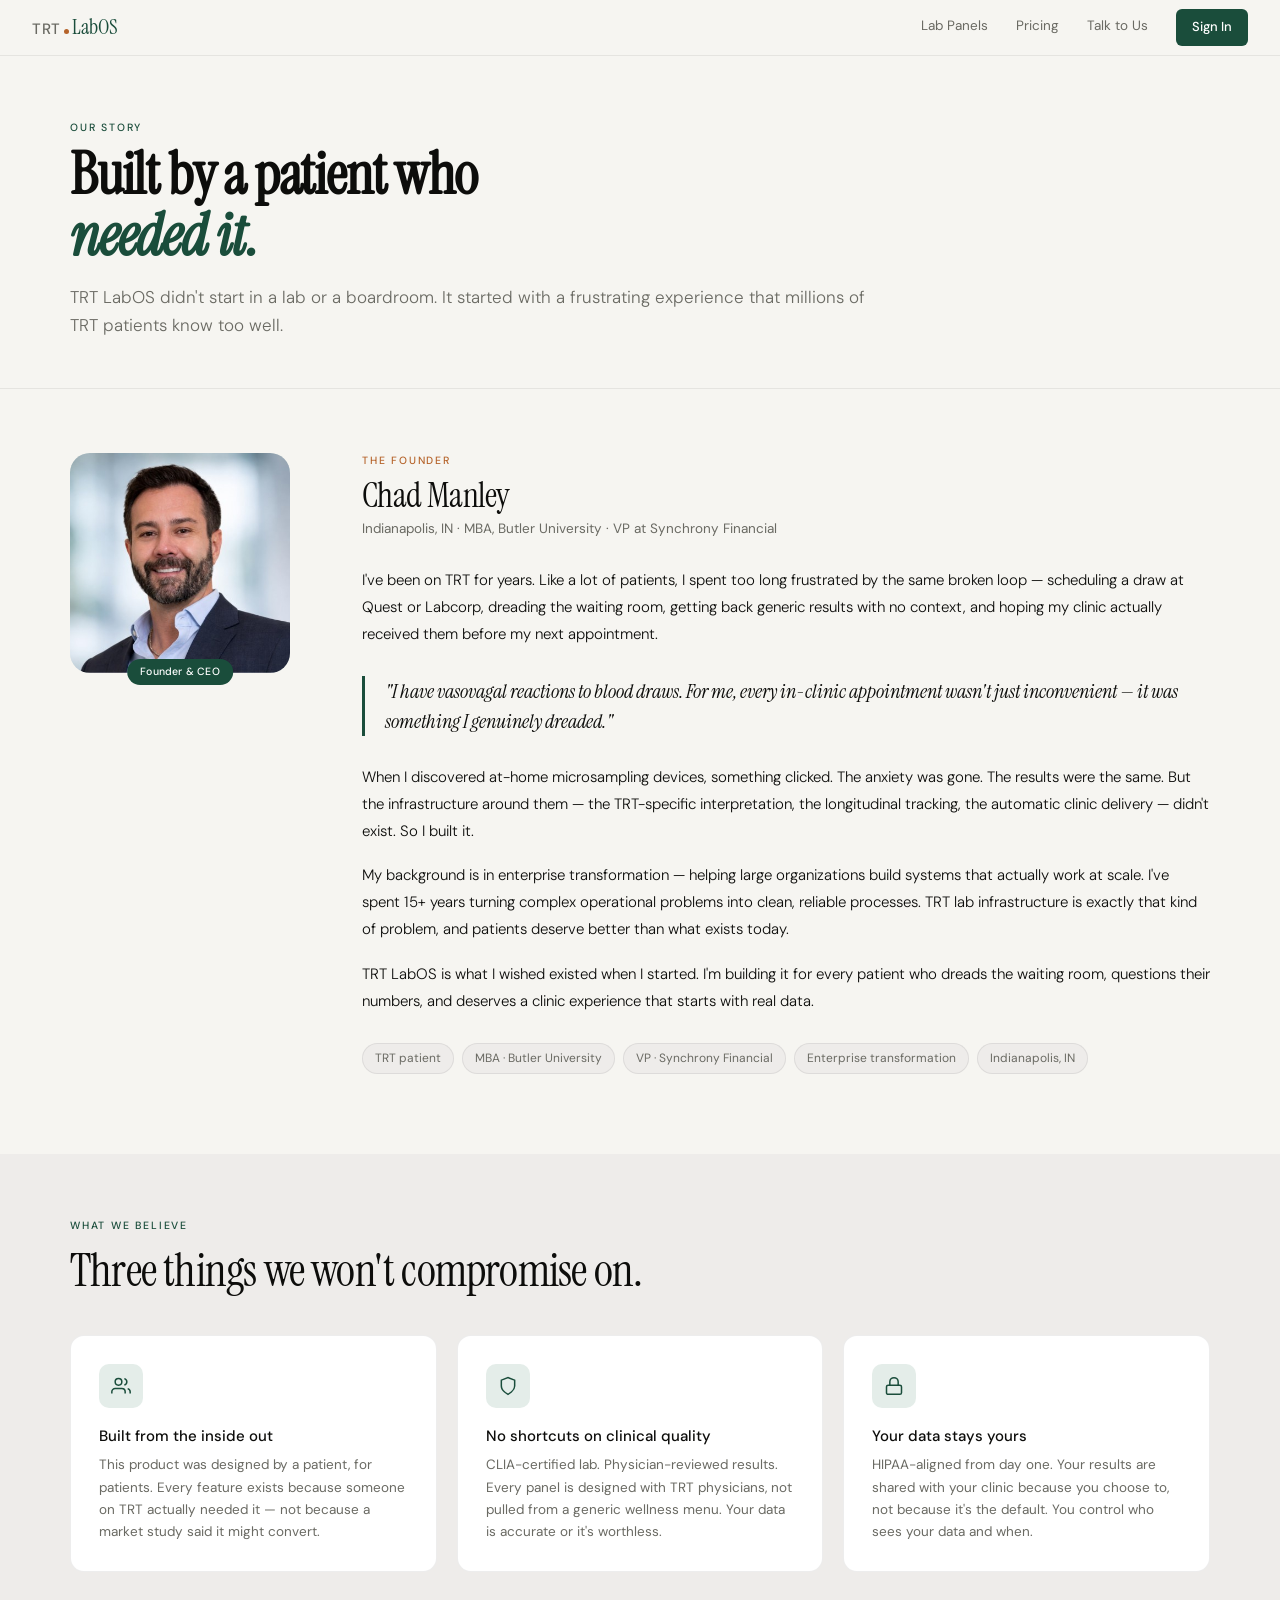
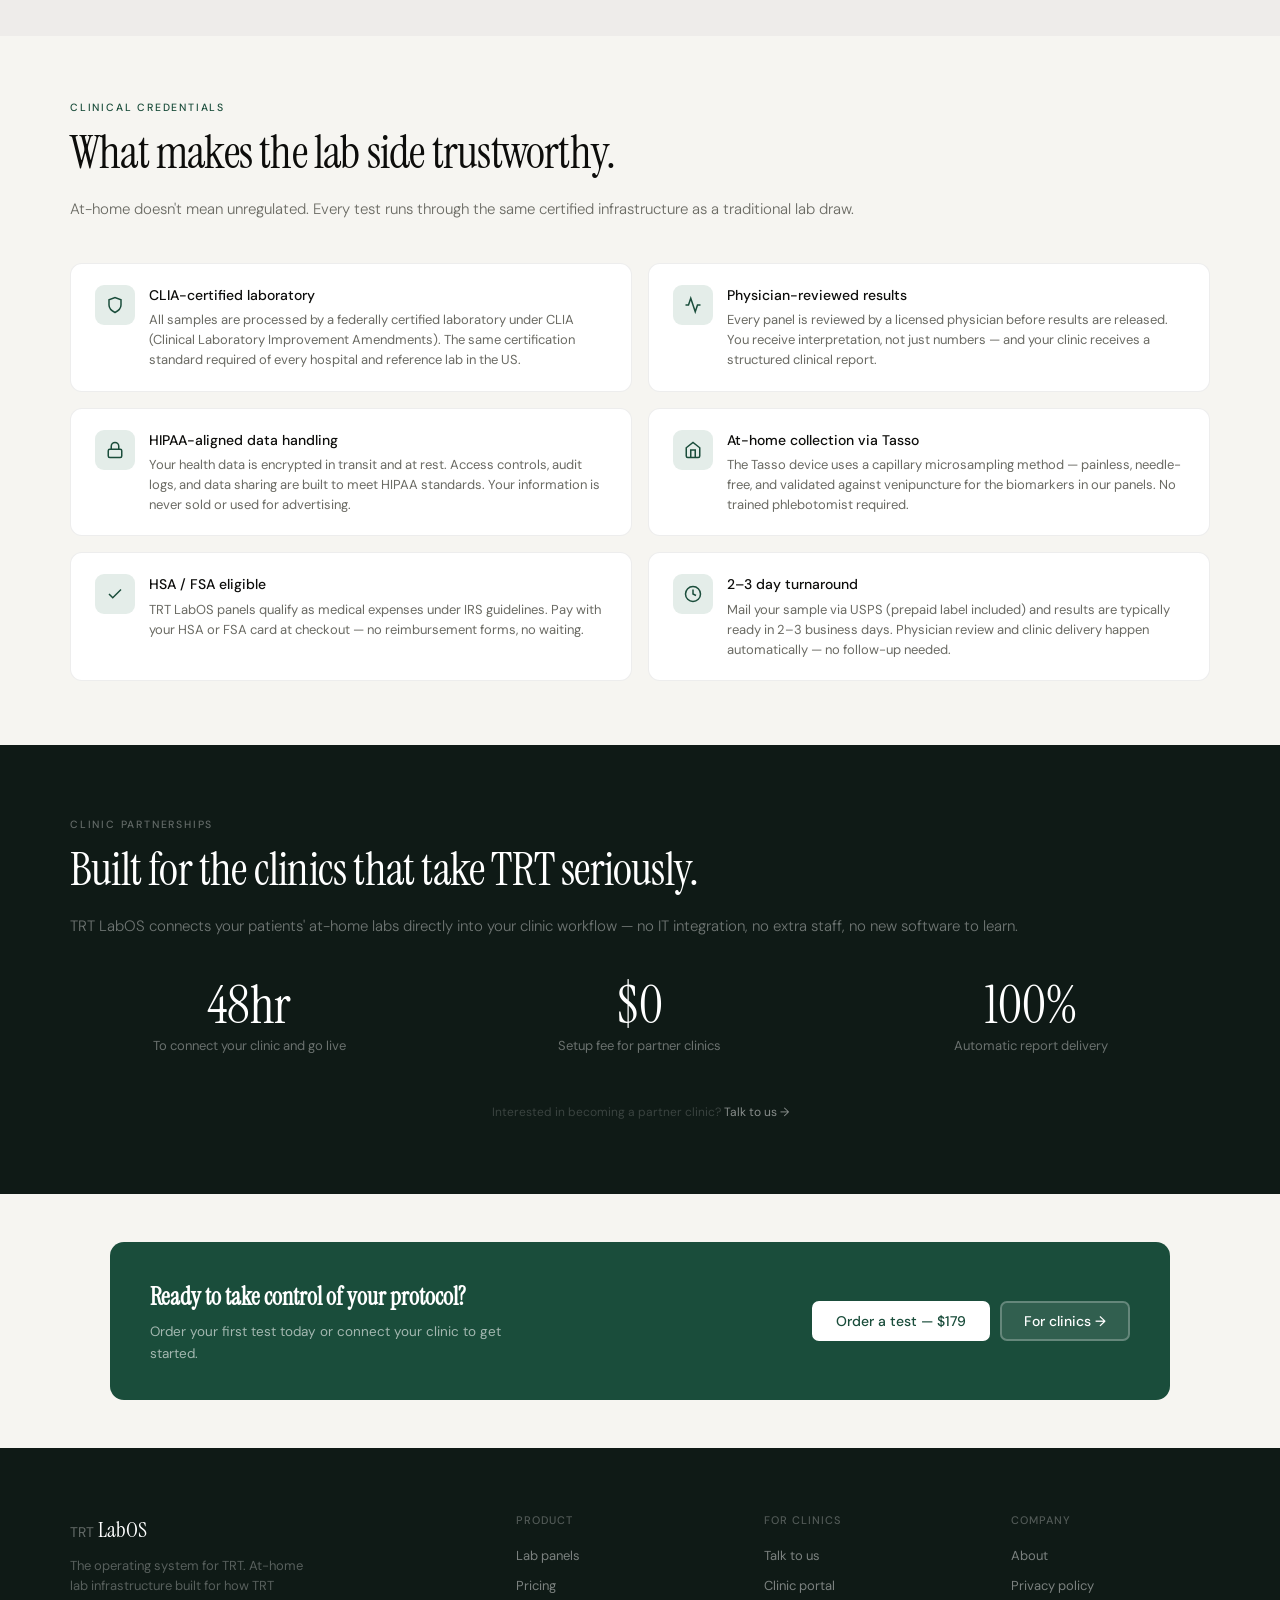
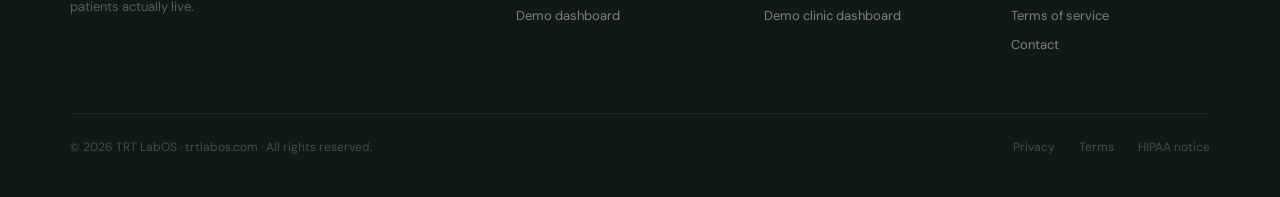
==== commit bd3d7844: "Remove false partner count claims and add testimonial disclosure Replace fabricated "40+ clinic part" ====
--- a/about.html
+++ b/about.html
@@ -77,7 +77,7 @@
     <a href="/panels.html">Lab Panels</a>
     <a href="/pricing.html">Pricing</a>
     <a href="/contact.html">Talk to Us</a>
-    <a href="/signup.html" class="nav-cta">Sign In</a>
+    <a href="https://app.trtlabos.com/auth/login" class="nav-cta">Sign In</a>
   </div>
   <div class="hamburger" id="hamburger" onclick="toggleMenu()"><span></span><span></span><span></span></div>
 </nav>
@@ -86,7 +86,7 @@
   <a href="/pricing.html">Pricing</a>
   <a href="/contact.html">Talk to Us</a>
   <a href="/about.html">About</a>
-  <a href="/signup.html" class="mob-cta">Sign In</a>
+  <a href="https://app.trtlabos.com/auth/login" class="mob-cta">Sign In</a>
 </div>
 
 <section class="page-hero">
@@ -240,24 +240,14 @@
 <section class="partners-section">
   <div class="partners-inner">
     <div class="eyebrow">Clinic partnerships</div>
-    <div class="sec-title">Trusted by the clinics that take TRT seriously.</div>
+    <div class="sec-title">Built for the clinics that take TRT seriously.</div>
     <div class="sec-sub">TRT LabOS connects your patients' at-home labs directly into your clinic workflow — no IT integration, no extra staff, no new software to learn.</div>
     <div class="partners-stats">
-      <div class="p-stat"><div class="p-stat-num">40+</div><div class="p-stat-lbl">TRT clinic partners</div></div>
+      <div class="p-stat"><div class="p-stat-num">48hr</div><div class="p-stat-lbl">To connect your clinic and go live</div></div>
       <div class="p-stat"><div class="p-stat-num">$0</div><div class="p-stat-lbl">Setup fee for partner clinics</div></div>
       <div class="p-stat"><div class="p-stat-num">100%</div><div class="p-stat-lbl">Automatic report delivery</div></div>
     </div>
-    <div class="partner-logos">
-      <div class="partner-logo-ph"><span>Partner clinic</span></div>
-      <div class="partner-logo-ph"><span>Partner clinic</span></div>
-      <div class="partner-logo-ph"><span>Partner clinic</span></div>
-      <div class="partner-logo-ph"><span>Partner clinic</span></div>
-      <div class="partner-logo-ph"><span>Partner clinic</span></div>
-      <div class="partner-logo-ph"><span>Partner clinic</span></div>
-      <div class="partner-logo-ph"><span>Partner clinic</span></div>
-      <div class="partner-logo-ph"><span>Partner clinic</span></div>
-    </div>
-    <p class="partner-note">Clinic partner logos displayed with permission · Interested in partnering? <a href="/contact.html" style="color:rgba(255,255,255,0.35);text-decoration:none;">Talk to us →</a></p>
+    <p class="partner-note">Interested in becoming a partner clinic? <a href="/contact.html" style="color:rgba(255,255,255,0.5);text-decoration:none;">Talk to us →</a></p>
   </div>
 </section>
 
@@ -269,7 +259,7 @@
       <p>Order your first test today or connect your clinic to get started.</p>
     </div>
     <div style="display:flex;gap:10px;flex-wrap:wrap;flex-shrink:0;">
-      <a href="/signup.html?plan=onetime" class="btn-white">Order a test — $179</a>
+      <a href="https://app.trtlabos.com/auth/signup" class="btn-white">Order a test — $179</a>
       <a href="/contact.html" style="display:inline-block;background:rgba(255,255,255,0.1);color:#ffffff;border:2px solid rgba(255,255,255,0.25);padding:11px 22px;border-radius:7px;font-size:14px;font-weight:500;font-family:'DM Sans',sans-serif;text-decoration:none;line-height:1;transition:background 0.15s;">For clinics →</a>
     </div>
   </div>
